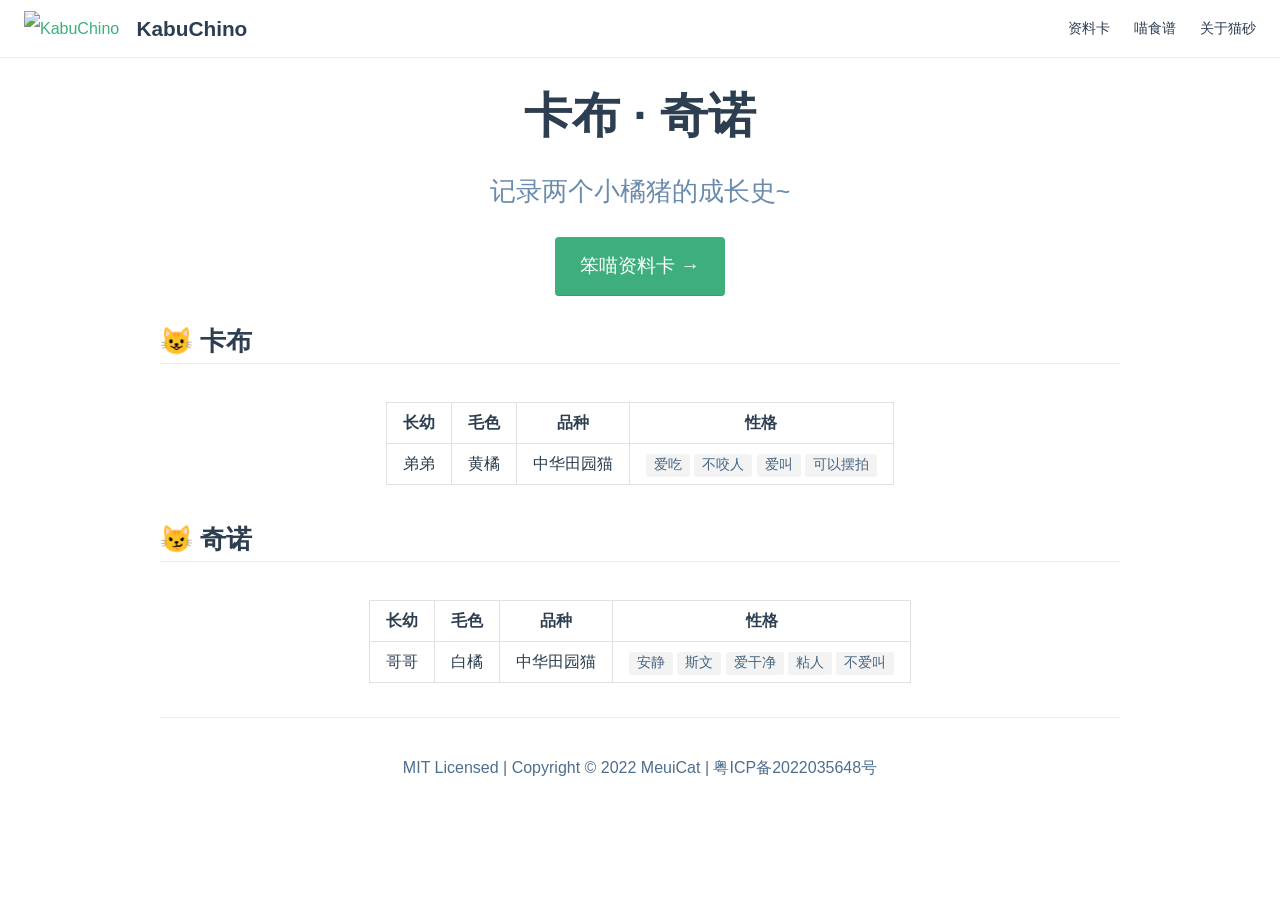
==== index.html @ 238f57f5 "deploy" ====
<!DOCTYPE html>
<html lang="en-US">
  <head>
    <meta charset="utf-8">
    <meta name="viewport" content="width=device-width,initial-scale=1">
    <title>KabuChino</title>
    <meta name="generator" content="VuePress 1.9.7">
    <link rel="icon" href="https://meuicat.com/media/favicon.png">
    <meta name="description" content="两只橘猪的成长点滴">
    <meta name="author" content="LX亦封">
    <meta name="copyright" content="LX亦封">
    <meta name="keywords" content="养猫，猫粮，猫的一生，养猫攻略，养猫技巧">
    
    <link rel="preload" href="/assets/css/0.styles.ee87c234.css" as="style"><link rel="preload" href="/assets/js/app.bb63fc46.js" as="script"><link rel="preload" href="/assets/js/2.6ba0b354.js" as="script"><link rel="preload" href="/assets/js/13.dfb1ef5e.js" as="script"><link rel="prefetch" href="/assets/js/10.b235d247.js"><link rel="prefetch" href="/assets/js/11.ef1ef2cd.js"><link rel="prefetch" href="/assets/js/12.acadfc7d.js"><link rel="prefetch" href="/assets/js/14.3590580b.js"><link rel="prefetch" href="/assets/js/15.897d326c.js"><link rel="prefetch" href="/assets/js/3.8c1897e7.js"><link rel="prefetch" href="/assets/js/4.68d5b925.js"><link rel="prefetch" href="/assets/js/5.6a5b3ab9.js"><link rel="prefetch" href="/assets/js/6.25296508.js"><link rel="prefetch" href="/assets/js/7.2ef73ec1.js"><link rel="prefetch" href="/assets/js/8.f1b78e15.js"><link rel="prefetch" href="/assets/js/9.70420c83.js">
    <link rel="stylesheet" href="/assets/css/0.styles.ee87c234.css">
  </head>
  <body>
    <div id="app" data-server-rendered="true"><div class="theme-container no-sidebar"><header class="navbar"><div class="sidebar-button"><svg xmlns="http://www.w3.org/2000/svg" aria-hidden="true" role="img" viewBox="0 0 448 512" class="icon"><path fill="currentColor" d="M436 124H12c-6.627 0-12-5.373-12-12V80c0-6.627 5.373-12 12-12h424c6.627 0 12 5.373 12 12v32c0 6.627-5.373 12-12 12zm0 160H12c-6.627 0-12-5.373-12-12v-32c0-6.627 5.373-12 12-12h424c6.627 0 12 5.373 12 12v32c0 6.627-5.373 12-12 12zm0 160H12c-6.627 0-12-5.373-12-12v-32c0-6.627 5.373-12 12-12h424c6.627 0 12 5.373 12 12v32c0 6.627-5.373 12-12 12z"></path></svg></div> <a href="/" aria-current="page" class="home-link router-link-exact-active router-link-active"><img src="https://meuicat.com/KabuChino/logo.png" alt="KabuChino" class="logo"> <span class="site-name can-hide">KabuChino</span></a> <div class="links"><!----> <nav class="nav-links can-hide"><div class="nav-item"><a href="/Card/" class="nav-link">
  资料卡
</a></div><div class="nav-item"><a href="/Recipes/" class="nav-link">
  喵食谱
</a></div><div class="nav-item"><a href="/Cat-litter/" class="nav-link">
  关于猫砂
</a></div> <!----></nav></div></header> <div class="sidebar-mask"></div> <aside class="sidebar"><nav class="nav-links"><div class="nav-item"><a href="/Card/" class="nav-link">
  资料卡
</a></div><div class="nav-item"><a href="/Recipes/" class="nav-link">
  喵食谱
</a></div><div class="nav-item"><a href="/Cat-litter/" class="nav-link">
  关于猫砂
</a></div> <!----></nav>  <!----> </aside> <main aria-labelledby="main-title" class="home"><header class="hero"><!----> <h1 id="main-title">
      卡布 · 奇诺
    </h1> <p class="description">
      记录两个小橘猪的成长史~
    </p> <p class="action"><a href="/Card/" class="nav-link action-button">
  笨喵资料卡 →
</a></p></header> <!----> <div class="theme-default-content custom content__default"><h2 id="卡布"><a href="#卡布" class="header-anchor">#</a> 😺 卡布</h2> <div class="center"><table><thead><tr><th style="text-align:center;">长幼</th> <th style="text-align:center;">毛色</th> <th style="text-align:center;">品种</th> <th style="text-align:center;">性格</th></tr></thead> <tbody><tr><td style="text-align:center;">弟弟</td> <td style="text-align:center;">黄橘</td> <td style="text-align:center;">中华田园猫</td> <td style="text-align:center;"><code>爱吃</code> <code>不咬人</code> <code>爱叫</code> <code>可以摆拍</code></td></tr></tbody></table></div> <h2 id="奇诺"><a href="#奇诺" class="header-anchor">#</a> 😼 奇诺</h2> <div class="center"><table><thead><tr><th style="text-align:center;">长幼</th> <th style="text-align:center;">毛色</th> <th style="text-align:center;">品种</th> <th style="text-align:center;">性格</th></tr></thead> <tbody><tr><td style="text-align:center;">哥哥</td> <td style="text-align:center;">白橘</td> <td style="text-align:center;">中华田园猫</td> <td style="text-align:center;"><code>安静</code> <code>斯文</code> <code>爱干净</code> <code>粘人</code> <code>不爱叫</code></td></tr></tbody></table></div> <br></div> <div class="footer">
    MIT Licensed | Copyright © 2022 MeuiCat | 粤ICP备2022035648号
  </div></main></div><div class="global-ui"><!----></div></div>
    <script src="/assets/js/app.bb63fc46.js" defer></script><script src="/assets/js/2.6ba0b354.js" defer></script><script src="/assets/js/13.dfb1ef5e.js" defer></script>
  </body>
</html>
---- assets/css/0.styles.ee87c234.css ----
.medium-zoom-overlay{z-index:100}.medium-zoom-overlay~img{z-index:101}code[class*=language-],pre[class*=language-]{color:#ccc;background:none;font-family:Consolas,Monaco,Andale Mono,Ubuntu Mono,monospace;font-size:1em;text-align:left;white-space:pre;word-spacing:normal;word-break:normal;word-wrap:normal;line-height:1.5;-moz-tab-size:4;-o-tab-size:4;tab-size:4;-webkit-hyphens:none;-ms-hyphens:none;hyphens:none}pre[class*=language-]{padding:1em;margin:.5em 0;overflow:auto}:not(pre)>code[class*=language-],pre[class*=language-]{background:#2d2d2d}:not(pre)>code[class*=language-]{padding:.1em;border-radius:.3em;white-space:normal}.token.block-comment,.token.cdata,.token.comment,.token.doctype,.token.prolog{color:#999}.token.punctuation{color:#ccc}.token.attr-name,.token.deleted,.token.namespace,.token.tag{color:#e2777a}.token.function-name{color:#6196cc}.token.boolean,.token.function,.token.number{color:#f08d49}.token.class-name,.token.constant,.token.property,.token.symbol{color:#f8c555}.token.atrule,.token.builtin,.token.important,.token.keyword,.token.selector{color:#cc99cd}.token.attr-value,.token.char,.token.regex,.token.string,.token.variable{color:#7ec699}.token.entity,.token.operator,.token.url{color:#67cdcc}.token.bold,.token.important{font-weight:700}.token.italic{font-style:italic}.token.entity{cursor:help}.token.inserted{color:green}.theme-default-content code{color:#476582;padding:.25rem .5rem;margin:0;font-size:.85em;background-color:rgba(27,31,35,.05);border-radius:3px}.theme-default-content code .token.deleted{color:#ec5975}.theme-default-content code .token.inserted{color:#3eaf7c}.theme-default-content pre,.theme-default-content pre[class*=language-]{line-height:1.4;padding:1.25rem 1.5rem;margin:.85rem 0;background-color:#282c34;border-radius:6px;overflow:auto}.theme-default-content pre[class*=language-] code,.theme-default-content pre code{color:#fff;padding:0;background-color:transparent;border-radius:0}div[class*=language-]{position:relative;background-color:#282c34;border-radius:6px}div[class*=language-] .highlight-lines{-webkit-user-select:none;user-select:none;padding-top:1.3rem;position:absolute;top:0;left:0;width:100%;line-height:1.4}div[class*=language-] .highlight-lines .highlighted{background-color:rgba(0,0,0,.66)}div[class*=language-] pre,div[class*=language-] pre[class*=language-]{background:transparent;position:relative;z-index:1}div[class*=language-]:before{position:absolute;z-index:3;top:.8em;right:1em;font-size:.75rem;color:hsla(0,0%,100%,.4)}div[class*=language-]:not(.line-numbers-mode) .line-numbers-wrapper{display:none}div[class*=language-].line-numbers-mode .highlight-lines .highlighted{position:relative}div[class*=language-].line-numbers-mode .highlight-lines .highlighted:before{content:" ";position:absolute;z-index:3;left:0;top:0;display:block;width:3.5rem;height:100%;background-color:rgba(0,0,0,.66)}div[class*=language-].line-numbers-mode pre{padding-left:4.5rem;vertical-align:middle}div[class*=language-].line-numbers-mode .line-numbers-wrapper{position:absolute;top:0;width:3.5rem;text-align:center;color:hsla(0,0%,100%,.3);padding:1.25rem 0;line-height:1.4}div[class*=language-].line-numbers-mode .line-numbers-wrapper br{-webkit-user-select:none;user-select:none}div[class*=language-].line-numbers-mode .line-numbers-wrapper .line-number{position:relative;z-index:4;-webkit-user-select:none;user-select:none;font-size:.85em}div[class*=language-].line-numbers-mode:after{content:"";position:absolute;z-index:2;top:0;left:0;width:3.5rem;height:100%;border-radius:6px 0 0 6px;border-right:1px solid rgba(0,0,0,.66);background-color:#282c34}div[class~=language-js]:before{content:"js"}div[class~=language-ts]:before{content:"ts"}div[class~=language-html]:before{content:"html"}div[class~=language-md]:before{content:"md"}div[class~=language-vue]:before{content:"vue"}div[class~=language-css]:before{content:"css"}div[class~=language-sass]:before{content:"sass"}div[class~=language-scss]:before{content:"scss"}div[class~=language-less]:before{content:"less"}div[class~=language-stylus]:before{content:"stylus"}div[class~=language-go]:before{content:"go"}div[class~=language-java]:before{content:"java"}div[class~=language-c]:before{content:"c"}div[class~=language-sh]:before{content:"sh"}div[class~=language-yaml]:before{content:"yaml"}div[class~=language-py]:before{content:"py"}div[class~=language-docker]:before{content:"docker"}div[class~=language-dockerfile]:before{content:"dockerfile"}div[class~=language-makefile]:before{content:"makefile"}div[class~=language-javascript]:before{content:"js"}div[class~=language-typescript]:before{content:"ts"}div[class~=language-markup]:before{content:"html"}div[class~=language-markdown]:before{content:"md"}div[class~=language-json]:before{content:"json"}div[class~=language-ruby]:before{content:"rb"}div[class~=language-python]:before{content:"py"}div[class~=language-bash]:before{content:"sh"}div[class~=language-php]:before{content:"php"}.custom-block .custom-block-title{font-weight:600;margin-bottom:-.4rem}.custom-block.danger,.custom-block.tip,.custom-block.warning{padding:.1rem 1.5rem;border-left-width:.5rem;border-left-style:solid;margin:1rem 0}.custom-block.tip{background-color:#f3f5f7;border-color:#42b983}.custom-block.warning{background-color:rgba(255,229,100,.3);border-color:#e7c000;color:#6b5900}.custom-block.warning .custom-block-title{color:#b29400}.custom-block.warning a{color:#2c3e50}.custom-block.danger{background-color:#ffe6e6;border-color:#c00;color:#4d0000}.custom-block.danger .custom-block-title{color:#900}.custom-block.danger a{color:#2c3e50}.custom-block.details{display:block;position:relative;border-radius:2px;margin:1.6em 0;padding:1.6em;background-color:#eee}.custom-block.details h4{margin-top:0}.custom-block.details figure:last-child,.custom-block.details p:last-child{margin-bottom:0;padding-bottom:0}.custom-block.details summary{outline:none;cursor:pointer}.arrow{display:inline-block;width:0;height:0}.arrow.up{border-bottom:6px solid #ccc}.arrow.down,.arrow.up{border-left:4px solid transparent;border-right:4px solid transparent}.arrow.down{border-top:6px solid #ccc}.arrow.right{border-left:6px solid #ccc}.arrow.left,.arrow.right{border-top:4px solid transparent;border-bottom:4px solid transparent}.arrow.left{border-right:6px solid #ccc}.theme-default-content:not(.custom){max-width:740px;margin:0 auto;padding:2rem 2.5rem}@media (max-width:959px){.theme-default-content:not(.custom){padding:2rem}}@media (max-width:419px){.theme-default-content:not(.custom){padding:1.5rem}}.table-of-contents .badge{vertical-align:middle}body,html{padding:0;margin:0;background-color:#fff}body{font-family:-apple-system,BlinkMacSystemFont,Segoe UI,Roboto,Oxygen,Ubuntu,Cantarell,Fira Sans,Droid Sans,Helvetica Neue,sans-serif;-webkit-font-smoothing:antialiased;-moz-osx-font-smoothing:grayscale;font-size:16px;color:#2c3e50}.page{padding-left:20rem}.navbar{z-index:20;right:0;height:3.6rem;background-color:#fff;box-sizing:border-box;border-bottom:1px solid #eaecef}.navbar,.sidebar-mask{position:fixed;top:0;left:0}.sidebar-mask{z-index:9;width:100vw;height:100vh;display:none}.sidebar{font-size:16px;background-color:#fff;width:20rem;position:fixed;z-index:10;margin:0;top:3.6rem;left:0;bottom:0;box-sizing:border-box;border-right:1px solid #eaecef;overflow-y:auto}.theme-default-content:not(.custom)>:first-child{margin-top:3.6rem}.theme-default-content:not(.custom) a:hover{text-decoration:underline}.theme-default-content:not(.custom) p.demo{padding:1rem 1.5rem;border:1px solid #ddd;border-radius:4px}.theme-default-content:not(.custom) img{max-width:100%}.theme-default-content.custom{padding:0;margin:0}.theme-default-content.custom img{max-width:100%}a{font-weight:500;text-decoration:none}a,p a code{color:#3eaf7c}p a code{font-weight:400}kbd{background:#eee;border:.15rem solid #ddd;border-bottom:.25rem solid #ddd;border-radius:.15rem;padding:0 .15em}blockquote{font-size:1rem;color:#999;border-left:.2rem solid #dfe2e5;margin:1rem 0;padding:.25rem 0 .25rem 1rem}blockquote>p{margin:0}ol,ul{padding-left:1.2em}strong{font-weight:600}h1,h2,h3,h4,h5,h6{font-weight:600;line-height:1.25}.theme-default-content:not(.custom)>h1,.theme-default-content:not(.custom)>h2,.theme-default-content:not(.custom)>h3,.theme-default-content:not(.custom)>h4,.theme-default-content:not(.custom)>h5,.theme-default-content:not(.custom)>h6{margin-top:-3.1rem;padding-top:4.6rem;margin-bottom:0}.theme-default-content:not(.custom)>h1:first-child,.theme-default-content:not(.custom)>h2:first-child,.theme-default-content:not(.custom)>h3:first-child,.theme-default-content:not(.custom)>h4:first-child,.theme-default-content:not(.custom)>h5:first-child,.theme-default-content:not(.custom)>h6:first-child{margin-top:-1.5rem;margin-bottom:1rem}.theme-default-content:not(.custom)>h1:first-child+.custom-block,.theme-default-content:not(.custom)>h1:first-child+p,.theme-default-content:not(.custom)>h1:first-child+pre,.theme-default-content:not(.custom)>h2:first-child+.custom-block,.theme-default-content:not(.custom)>h2:first-child+p,.theme-default-content:not(.custom)>h2:first-child+pre,.theme-default-content:not(.custom)>h3:first-child+.custom-block,.theme-default-content:not(.custom)>h3:first-child+p,.theme-default-content:not(.custom)>h3:first-child+pre,.theme-default-content:not(.custom)>h4:first-child+.custom-block,.theme-default-content:not(.custom)>h4:first-child+p,.theme-default-content:not(.custom)>h4:first-child+pre,.theme-default-content:not(.custom)>h5:first-child+.custom-block,.theme-default-content:not(.custom)>h5:first-child+p,.theme-default-content:not(.custom)>h5:first-child+pre,.theme-default-content:not(.custom)>h6:first-child+.custom-block,.theme-default-content:not(.custom)>h6:first-child+p,.theme-default-content:not(.custom)>h6:first-child+pre{margin-top:2rem}h1:focus .header-anchor,h1:hover .header-anchor,h2:focus .header-anchor,h2:hover .header-anchor,h3:focus .header-anchor,h3:hover .header-anchor,h4:focus .header-anchor,h4:hover .header-anchor,h5:focus .header-anchor,h5:hover .header-anchor,h6:focus .header-anchor,h6:hover .header-anchor{opacity:1}h1{font-size:2.2rem}h2{font-size:1.65rem;padding-bottom:.3rem;border-bottom:1px solid #eaecef}h3{font-size:1.35rem}a.header-anchor{font-size:.85em;float:left;margin-left:-.87em;padding-right:.23em;margin-top:.125em;opacity:0}a.header-anchor:focus,a.header-anchor:hover{text-decoration:none}.line-number,code,kbd{font-family:source-code-pro,Menlo,Monaco,Consolas,Courier New,monospace}ol,p,ul{line-height:1.7}hr{border:0;border-top:1px solid #eaecef}table{border-collapse:collapse;margin:1rem 0;display:block;overflow-x:auto}tr{border-top:1px solid #dfe2e5}tr:nth-child(2n){background-color:#f6f8fa}td,th{border:1px solid #dfe2e5;padding:.6em 1em}.theme-container.sidebar-open .sidebar-mask{display:block}.theme-container.no-navbar .theme-default-content:not(.custom)>h1,.theme-container.no-navbar h2,.theme-container.no-navbar h3,.theme-container.no-navbar h4,.theme-container.no-navbar h5,.theme-container.no-navbar h6{margin-top:1.5rem;padding-top:0}.theme-container.no-navbar .sidebar{top:0}@media (min-width:720px){.theme-container.no-sidebar .sidebar{display:none}.theme-container.no-sidebar .page{padding-left:0}}@media (max-width:959px){.sidebar{font-size:15px;width:16.4rem}.page{padding-left:16.4rem}}@media (max-width:719px){.sidebar{top:0;padding-top:3.6rem;transform:translateX(-100%);transition:transform .2s ease}.page{padding-left:0}.theme-container.sidebar-open .sidebar{transform:translateX(0)}.theme-container.no-navbar .sidebar{padding-top:0}}@media (max-width:419px){h1{font-size:1.9rem}.theme-default-content div[class*=language-]{margin:.85rem -1.5rem;border-radius:0}}.center{width:auto;display:table;margin-left:auto;margin-right:auto}#nprogress{pointer-events:none}#nprogress .bar{background:#3eaf7c;position:fixed;z-index:1031;top:0;left:0;width:100%;height:2px}#nprogress .peg{display:block;position:absolute;right:0;width:100px;height:100%;box-shadow:0 0 10px #3eaf7c,0 0 5px #3eaf7c;opacity:1;transform:rotate(3deg) translateY(-4px)}#nprogress .spinner{display:block;position:fixed;z-index:1031;top:15px;right:15px}#nprogress .spinner-icon{width:18px;height:18px;box-sizing:border-box;border-color:#3eaf7c transparent transparent #3eaf7c;border-style:solid;border-width:2px;border-radius:50%;-webkit-animation:nprogress-spinner .4s linear infinite;animation:nprogress-spinner .4s linear infinite}.nprogress-custom-parent{overflow:hidden;position:relative}.nprogress-custom-parent #nprogress .bar,.nprogress-custom-parent #nprogress .spinner{position:absolute}@-webkit-keyframes nprogress-spinner{0%{transform:rotate(0deg)}to{transform:rotate(1turn)}}@keyframes nprogress-spinner{0%{transform:rotate(0deg)}to{transform:rotate(1turn)}}.go-to-top[data-v-5fd4ef0c]{cursor:pointer;position:fixed;bottom:2rem;right:2.5rem;width:2rem;color:#3eaf7c;z-index:1}.go-to-top[data-v-5fd4ef0c]:hover{color:#72cda4}@media (max-width:959px){.go-to-top[data-v-5fd4ef0c]{display:none}}.fade-enter-active[data-v-5fd4ef0c],.fade-leave-active[data-v-5fd4ef0c]{transition:opacity .3s}.fade-enter[data-v-5fd4ef0c],.fade-leave-to[data-v-5fd4ef0c]{opacity:0}.icon.outbound{color:#aaa;display:inline-block;vertical-align:middle;position:relative;top:-1px}.sr-only{position:absolute;width:1px;height:1px;padding:0;margin:-1px;overflow:hidden;clip:rect(0,0,0,0);white-space:nowrap;border-width:0}.home{padding:3.6rem 2rem 0;max-width:960px;margin:0 auto;display:block}.home .hero{text-align:center}.home .hero img{max-width:100%;max-height:280px;display:block;margin:3rem auto 1.5rem}.home .hero h1{font-size:3rem}.home .hero .action,.home .hero .description,.home .hero h1{margin:1.8rem auto}.home .hero .description{max-width:35rem;font-size:1.6rem;line-height:1.3;color:#6a8bad}.home .hero .action-button{display:inline-block;font-size:1.2rem;color:#fff;background-color:#3eaf7c;padding:.8rem 1.6rem;border-radius:4px;transition:background-color .1s ease;box-sizing:border-box;border-bottom:1px solid #389d70}.home .hero .action-button:hover{background-color:#4abf8a}.home .features{border-top:1px solid #eaecef;padding:1.2rem 0;margin-top:2.5rem;display:flex;flex-wrap:wrap;align-items:flex-start;align-content:stretch;justify-content:space-between}.home .feature{flex-grow:1;flex-basis:30%;max-width:30%}.home .feature h2{font-size:1.4rem;font-weight:500;border-bottom:none;padding-bottom:0;color:#3a5169}.home .feature p{color:#4e6e8e}.home .footer{padding:2.5rem;border-top:1px solid #eaecef;text-align:center;color:#4e6e8e}@media (max-width:719px){.home .features{flex-direction:column}.home .feature{max-width:100%;padding:0 2.5rem}}@media (max-width:419px){.home{padding-left:1.5rem;padding-right:1.5rem}.home .hero img{max-height:210px;margin:2rem auto 1.2rem}.home .hero h1{font-size:2rem}.home .hero .action,.home .hero .description,.home .hero h1{margin:1.2rem auto}.home .hero .description{font-size:1.2rem}.home .hero .action-button{font-size:1rem;padding:.6rem 1.2rem}.home .feature h2{font-size:1.25rem}}.search-box{display:inline-block;position:relative;margin-right:1rem}.search-box input{cursor:text;width:10rem;height:2rem;color:#4e6e8e;display:inline-block;border:1px solid #cfd4db;border-radius:2rem;font-size:.9rem;line-height:2rem;padding:0 .5rem 0 2rem;outline:none;transition:all .2s ease;background:#fff url(/assets/img/search.83621669.svg) .6rem .5rem no-repeat;background-size:1rem}.search-box input:focus{cursor:auto;border-color:#3eaf7c}.search-box .suggestions{background:#fff;width:20rem;position:absolute;top:2rem;border:1px solid #cfd4db;border-radius:6px;padding:.4rem;list-style-type:none}.search-box .suggestions.align-right{right:0}.search-box .suggestion{line-height:1.4;padding:.4rem .6rem;border-radius:4px;cursor:pointer}.search-box .suggestion a{white-space:normal;color:#5d82a6}.search-box .suggestion a .page-title{font-weight:600}.search-box .suggestion a .header{font-size:.9em;margin-left:.25em}.search-box .suggestion.focused{background-color:#f3f4f5}.search-box .suggestion.focused a{color:#3eaf7c}@media (max-width:959px){.search-box input{cursor:pointer;width:0;border-color:transparent;position:relative}.search-box input:focus{cursor:text;left:0;width:10rem}}@media (-ms-high-contrast:none){.search-box input{height:2rem}}@media (max-width:959px) and (min-width:719px){.search-box .suggestions{left:0}}@media (max-width:719px){.search-box{margin-right:0}.search-box input{left:1rem}.search-box .suggestions{right:0}}@media (max-width:419px){.search-box .suggestions{width:calc(100vw - 4rem)}.search-box input:focus{width:8rem}}.sidebar-button{cursor:pointer;display:none;width:1.25rem;height:1.25rem;position:absolute;padding:.6rem;top:.6rem;left:1rem}.sidebar-button .icon{display:block;width:1.25rem;height:1.25rem}@media (max-width:719px){.sidebar-button{display:block}}.dropdown-enter,.dropdown-leave-to{height:0!important}.dropdown-wrapper{cursor:pointer}.dropdown-wrapper .dropdown-title,.dropdown-wrapper .mobile-dropdown-title{display:block;font-size:.9rem;font-family:inherit;cursor:inherit;padding:inherit;line-height:1.4rem;background:transparent;border:none;font-weight:500;color:#2c3e50}.dropdown-wrapper .dropdown-title:hover,.dropdown-wrapper .mobile-dropdown-title:hover{border-color:transparent}.dropdown-wrapper .dropdown-title .arrow,.dropdown-wrapper .mobile-dropdown-title .arrow{vertical-align:middle;margin-top:-1px;margin-left:.4rem}.dropdown-wrapper .mobile-dropdown-title{display:none;font-weight:600}.dropdown-wrapper .mobile-dropdown-title font-size inherit:hover{color:#3eaf7c}.dropdown-wrapper .nav-dropdown .dropdown-item{color:inherit;line-height:1.7rem}.dropdown-wrapper .nav-dropdown .dropdown-item h4{margin:.45rem 0 0;border-top:1px solid #eee;padding:1rem 1.5rem .45rem 1.25rem}.dropdown-wrapper .nav-dropdown .dropdown-item .dropdown-subitem-wrapper{padding:0;list-style:none}.dropdown-wrapper .nav-dropdown .dropdown-item .dropdown-subitem-wrapper .dropdown-subitem{font-size:.9em}.dropdown-wrapper .nav-dropdown .dropdown-item a{display:block;line-height:1.7rem;position:relative;border-bottom:none;font-weight:400;margin-bottom:0;padding:0 1.5rem 0 1.25rem}.dropdown-wrapper .nav-dropdown .dropdown-item a.router-link-active,.dropdown-wrapper .nav-dropdown .dropdown-item a:hover{color:#3eaf7c}.dropdown-wrapper .nav-dropdown .dropdown-item a.router-link-active:after{content:"";width:0;height:0;border-left:5px solid #3eaf7c;border-top:3px solid transparent;border-bottom:3px solid transparent;position:absolute;top:calc(50% - 2px);left:9px}.dropdown-wrapper .nav-dropdown .dropdown-item:first-child h4{margin-top:0;padding-top:0;border-top:0}@media (max-width:719px){.dropdown-wrapper.open .dropdown-title{margin-bottom:.5rem}.dropdown-wrapper .dropdown-title{display:none}.dropdown-wrapper .mobile-dropdown-title{display:block}.dropdown-wrapper .nav-dropdown{transition:height .1s ease-out;overflow:hidden}.dropdown-wrapper .nav-dropdown .dropdown-item h4{border-top:0;margin-top:0;padding-top:0}.dropdown-wrapper .nav-dropdown .dropdown-item>a,.dropdown-wrapper .nav-dropdown .dropdown-item h4{font-size:15px;line-height:2rem}.dropdown-wrapper .nav-dropdown .dropdown-item .dropdown-subitem{font-size:14px;padding-left:1rem}}@media (min-width:719px){.dropdown-wrapper{height:1.8rem}.dropdown-wrapper.open .nav-dropdown,.dropdown-wrapper:hover .nav-dropdown{display:block!important}.dropdown-wrapper.open:blur{display:none}.dropdown-wrapper .nav-dropdown{display:none;height:auto!important;box-sizing:border-box;max-height:calc(100vh - 2.7rem);overflow-y:auto;position:absolute;top:100%;right:0;background-color:#fff;padding:.6rem 0;border:1px solid;border-color:#ddd #ddd #ccc;text-align:left;border-radius:.25rem;white-space:nowrap;margin:0}}.nav-links{display:inline-block}.nav-links a{line-height:1.4rem;color:inherit}.nav-links a.router-link-active,.nav-links a:hover{color:#3eaf7c}.nav-links .nav-item{position:relative;display:inline-block;margin-left:1.5rem;line-height:2rem}.nav-links .nav-item:first-child{margin-left:0}.nav-links .repo-link{margin-left:1.5rem}@media (max-width:719px){.nav-links .nav-item,.nav-links .repo-link{margin-left:0}}@media (min-width:719px){.nav-links a.router-link-active,.nav-links a:hover{color:#2c3e50}.nav-item>a:not(.external).router-link-active,.nav-item>a:not(.external):hover{margin-bottom:-2px;border-bottom:2px solid #46bd87}}.navbar{padding:.7rem 1.5rem;line-height:2.2rem}.navbar a,.navbar img,.navbar span{display:inline-block}.navbar .logo{height:2.2rem;min-width:2.2rem;margin-right:.8rem;vertical-align:top}.navbar .site-name{font-size:1.3rem;font-weight:600;color:#2c3e50;position:relative}.navbar .links{padding-left:1.5rem;box-sizing:border-box;background-color:#fff;white-space:nowrap;font-size:.9rem;position:absolute;right:1.5rem;top:.7rem;display:flex}.navbar .links .search-box{flex:0 0 auto;vertical-align:top}@media (max-width:719px){.navbar{padding-left:4rem}.navbar .can-hide{display:none}.navbar .links{padding-left:1.5rem}.navbar .site-name{width:calc(100vw - 9.4rem);overflow:hidden;white-space:nowrap;text-overflow:ellipsis}}.page-edit{max-width:740px;margin:0 auto;padding:2rem 2.5rem}@media (max-width:959px){.page-edit{padding:2rem}}@media (max-width:419px){.page-edit{padding:1.5rem}}.page-edit{padding-top:1rem;padding-bottom:1rem;overflow:auto}.page-edit .edit-link{display:inline-block}.page-edit .edit-link a{color:#4e6e8e;margin-right:.25rem}.page-edit .last-updated{float:right;font-size:.9em}.page-edit .last-updated .prefix{font-weight:500;color:#4e6e8e}.page-edit .last-updated .time{font-weight:400;color:#767676}@media (max-width:719px){.page-edit .edit-link{margin-bottom:.5rem}.page-edit .last-updated{font-size:.8em;float:none;text-align:left}}.page-nav{max-width:740px;margin:0 auto;padding:2rem 2.5rem}@media (max-width:959px){.page-nav{padding:2rem}}@media (max-width:419px){.page-nav{padding:1.5rem}}.page-nav{padding-top:1rem;padding-bottom:0}.page-nav .inner{min-height:2rem;margin-top:0;border-top:1px solid #eaecef;padding-top:1rem;overflow:auto}.page-nav .next{float:right}.page{padding-bottom:2rem;display:block}.sidebar-group .sidebar-group{padding-left:.5em}.sidebar-group:not(.collapsable) .sidebar-heading:not(.clickable){cursor:auto;color:inherit}.sidebar-group.is-sub-group{padding-left:0}.sidebar-group.is-sub-group>.sidebar-heading{font-size:.95em;line-height:1.4;font-weight:400;padding-left:2rem}.sidebar-group.is-sub-group>.sidebar-heading:not(.clickable){opacity:.5}.sidebar-group.is-sub-group>.sidebar-group-items{padding-left:1rem}.sidebar-group.is-sub-group>.sidebar-group-items>li>.sidebar-link{font-size:.95em;border-left:none}.sidebar-group.depth-2>.sidebar-heading{border-left:none}.sidebar-heading{color:#2c3e50;transition:color .15s ease;cursor:pointer;font-size:1.1em;font-weight:700;padding:.35rem 1.5rem .35rem 1.25rem;width:100%;box-sizing:border-box;margin:0;border-left:.25rem solid transparent}.sidebar-heading.open,.sidebar-heading:hover{color:inherit}.sidebar-heading .arrow{position:relative;top:-.12em;left:.5em}.sidebar-heading.clickable.active{font-weight:600;color:#3eaf7c;border-left-color:#3eaf7c}.sidebar-heading.clickable:hover{color:#3eaf7c}.sidebar-group-items{transition:height .1s ease-out;font-size:.95em;overflow:hidden}.sidebar .sidebar-sub-headers{padding-left:1rem;font-size:.95em}a.sidebar-link{font-size:1em;font-weight:400;display:inline-block;color:#2c3e50;border-left:.25rem solid transparent;padding:.35rem 1rem .35rem 1.25rem;line-height:1.4;width:100%;box-sizing:border-box}a.sidebar-link:hover{color:#3eaf7c}a.sidebar-link.active{font-weight:600;color:#3eaf7c;border-left-color:#3eaf7c}.sidebar-group a.sidebar-link{padding-left:2rem}.sidebar-sub-headers a.sidebar-link{padding-top:.25rem;padding-bottom:.25rem;border-left:none}.sidebar-sub-headers a.sidebar-link.active{font-weight:500}.sidebar ul{padding:0;margin:0;list-style-type:none}.sidebar a{display:inline-block}.sidebar .nav-links{display:none;border-bottom:1px solid #eaecef;padding:.5rem 0 .75rem}.sidebar .nav-links a{font-weight:600}.sidebar .nav-links .nav-item,.sidebar .nav-links .repo-link{display:block;line-height:1.25rem;font-size:1.1em;padding:.5rem 0 .5rem 1.5rem}.sidebar>.sidebar-links{padding:1.5rem 0}.sidebar>.sidebar-links>li>a.sidebar-link{font-size:1.1em;line-height:1.7;font-weight:700}.sidebar>.sidebar-links>li:not(:first-child){margin-top:.75rem}@media (max-width:719px){.sidebar .nav-links{display:block}.sidebar .nav-links .dropdown-wrapper .nav-dropdown .dropdown-item a.router-link-active:after{top:calc(1rem - 2px)}.sidebar>.sidebar-links{padding:1rem 0}}.badge[data-v-15b7b770]{display:inline-block;font-size:14px;height:18px;line-height:18px;border-radius:3px;padding:0 6px;color:#fff}.badge.green[data-v-15b7b770],.badge.tip[data-v-15b7b770],.badge[data-v-15b7b770]{background-color:#42b983}.badge.error[data-v-15b7b770]{background-color:#da5961}.badge.warn[data-v-15b7b770],.badge.warning[data-v-15b7b770],.badge.yellow[data-v-15b7b770]{background-color:#e7c000}.badge+.badge[data-v-15b7b770]{margin-left:5px}.theme-code-block[data-v-759a7d02]{display:none}.theme-code-block__active[data-v-759a7d02]{display:block}.theme-code-block>pre[data-v-759a7d02]{background-color:orange}.theme-code-group__nav[data-v-deefee04]{margin-bottom:-35px;background-color:#282c34;padding-bottom:22px;border-top-left-radius:6px;border-top-right-radius:6px;padding-left:10px;padding-top:10px}.theme-code-group__ul[data-v-deefee04]{margin:auto 0;padding-left:0;display:inline-flex;list-style:none}.theme-code-group__nav-tab[data-v-deefee04]{border:0;padding:5px;cursor:pointer;background-color:transparent;font-size:.85em;line-height:1.4;color:hsla(0,0%,100%,.9);font-weight:600}.theme-code-group__nav-tab-active[data-v-deefee04]{border-bottom:1px solid #42b983}.pre-blank[data-v-deefee04]{color:#42b983}
---- assets/css/0.styles.ee87c234.css ----
.medium-zoom-overlay{z-index:100}.medium-zoom-overlay~img{z-index:101}code[class*=language-],pre[class*=language-]{color:#ccc;background:none;font-family:Consolas,Monaco,Andale Mono,Ubuntu Mono,monospace;font-size:1em;text-align:left;white-space:pre;word-spacing:normal;word-break:normal;word-wrap:normal;line-height:1.5;-moz-tab-size:4;-o-tab-size:4;tab-size:4;-webkit-hyphens:none;-ms-hyphens:none;hyphens:none}pre[class*=language-]{padding:1em;margin:.5em 0;overflow:auto}:not(pre)>code[class*=language-],pre[class*=language-]{background:#2d2d2d}:not(pre)>code[class*=language-]{padding:.1em;border-radius:.3em;white-space:normal}.token.block-comment,.token.cdata,.token.comment,.token.doctype,.token.prolog{color:#999}.token.punctuation{color:#ccc}.token.attr-name,.token.deleted,.token.namespace,.token.tag{color:#e2777a}.token.function-name{color:#6196cc}.token.boolean,.token.function,.token.number{color:#f08d49}.token.class-name,.token.constant,.token.property,.token.symbol{color:#f8c555}.token.atrule,.token.builtin,.token.important,.token.keyword,.token.selector{color:#cc99cd}.token.attr-value,.token.char,.token.regex,.token.string,.token.variable{color:#7ec699}.token.entity,.token.operator,.token.url{color:#67cdcc}.token.bold,.token.important{font-weight:700}.token.italic{font-style:italic}.token.entity{cursor:help}.token.inserted{color:green}.theme-default-content code{color:#476582;padding:.25rem .5rem;margin:0;font-size:.85em;background-color:rgba(27,31,35,.05);border-radius:3px}.theme-default-content code .token.deleted{color:#ec5975}.theme-default-content code .token.inserted{color:#3eaf7c}.theme-default-content pre,.theme-default-content pre[class*=language-]{line-height:1.4;padding:1.25rem 1.5rem;margin:.85rem 0;background-color:#282c34;border-radius:6px;overflow:auto}.theme-default-content pre[class*=language-] code,.theme-default-content pre code{color:#fff;padding:0;background-color:transparent;border-radius:0}div[class*=language-]{position:relative;background-color:#282c34;border-radius:6px}div[class*=language-] .highlight-lines{-webkit-user-select:none;user-select:none;padding-top:1.3rem;position:absolute;top:0;left:0;width:100%;line-height:1.4}div[class*=language-] .highlight-lines .highlighted{background-color:rgba(0,0,0,.66)}div[class*=language-] pre,div[class*=language-] pre[class*=language-]{background:transparent;position:relative;z-index:1}div[class*=language-]:before{position:absolute;z-index:3;top:.8em;right:1em;font-size:.75rem;color:hsla(0,0%,100%,.4)}div[class*=language-]:not(.line-numbers-mode) .line-numbers-wrapper{display:none}div[class*=language-].line-numbers-mode .highlight-lines .highlighted{position:relative}div[class*=language-].line-numbers-mode .highlight-lines .highlighted:before{content:" ";position:absolute;z-index:3;left:0;top:0;display:block;width:3.5rem;height:100%;background-color:rgba(0,0,0,.66)}div[class*=language-].line-numbers-mode pre{padding-left:4.5rem;vertical-align:middle}div[class*=language-].line-numbers-mode .line-numbers-wrapper{position:absolute;top:0;width:3.5rem;text-align:center;color:hsla(0,0%,100%,.3);padding:1.25rem 0;line-height:1.4}div[class*=language-].line-numbers-mode .line-numbers-wrapper br{-webkit-user-select:none;user-select:none}div[class*=language-].line-numbers-mode .line-numbers-wrapper .line-number{position:relative;z-index:4;-webkit-user-select:none;user-select:none;font-size:.85em}div[class*=language-].line-numbers-mode:after{content:"";position:absolute;z-index:2;top:0;left:0;width:3.5rem;height:100%;border-radius:6px 0 0 6px;border-right:1px solid rgba(0,0,0,.66);background-color:#282c34}div[class~=language-js]:before{content:"js"}div[class~=language-ts]:before{content:"ts"}div[class~=language-html]:before{content:"html"}div[class~=language-md]:before{content:"md"}div[class~=language-vue]:before{content:"vue"}div[class~=language-css]:before{content:"css"}div[class~=language-sass]:before{content:"sass"}div[class~=language-scss]:before{content:"scss"}div[class~=language-less]:before{content:"less"}div[class~=language-stylus]:before{content:"stylus"}div[class~=language-go]:before{content:"go"}div[class~=language-java]:before{content:"java"}div[class~=language-c]:before{content:"c"}div[class~=language-sh]:before{content:"sh"}div[class~=language-yaml]:before{content:"yaml"}div[class~=language-py]:before{content:"py"}div[class~=language-docker]:before{content:"docker"}div[class~=language-dockerfile]:before{content:"dockerfile"}div[class~=language-makefile]:before{content:"makefile"}div[class~=language-javascript]:before{content:"js"}div[class~=language-typescript]:before{content:"ts"}div[class~=language-markup]:before{content:"html"}div[class~=language-markdown]:before{content:"md"}div[class~=language-json]:before{content:"json"}div[class~=language-ruby]:before{content:"rb"}div[class~=language-python]:before{content:"py"}div[class~=language-bash]:before{content:"sh"}div[class~=language-php]:before{content:"php"}.custom-block .custom-block-title{font-weight:600;margin-bottom:-.4rem}.custom-block.danger,.custom-block.tip,.custom-block.warning{padding:.1rem 1.5rem;border-left-width:.5rem;border-left-style:solid;margin:1rem 0}.custom-block.tip{background-color:#f3f5f7;border-color:#42b983}.custom-block.warning{background-color:rgba(255,229,100,.3);border-color:#e7c000;color:#6b5900}.custom-block.warning .custom-block-title{color:#b29400}.custom-block.warning a{color:#2c3e50}.custom-block.danger{background-color:#ffe6e6;border-color:#c00;color:#4d0000}.custom-block.danger .custom-block-title{color:#900}.custom-block.danger a{color:#2c3e50}.custom-block.details{display:block;position:relative;border-radius:2px;margin:1.6em 0;padding:1.6em;background-color:#eee}.custom-block.details h4{margin-top:0}.custom-block.details figure:last-child,.custom-block.details p:last-child{margin-bottom:0;padding-bottom:0}.custom-block.details summary{outline:none;cursor:pointer}.arrow{display:inline-block;width:0;height:0}.arrow.up{border-bottom:6px solid #ccc}.arrow.down,.arrow.up{border-left:4px solid transparent;border-right:4px solid transparent}.arrow.down{border-top:6px solid #ccc}.arrow.right{border-left:6px solid #ccc}.arrow.left,.arrow.right{border-top:4px solid transparent;border-bottom:4px solid transparent}.arrow.left{border-right:6px solid #ccc}.theme-default-content:not(.custom){max-width:740px;margin:0 auto;padding:2rem 2.5rem}@media (max-width:959px){.theme-default-content:not(.custom){padding:2rem}}@media (max-width:419px){.theme-default-content:not(.custom){padding:1.5rem}}.table-of-contents .badge{vertical-align:middle}body,html{padding:0;margin:0;background-color:#fff}body{font-family:-apple-system,BlinkMacSystemFont,Segoe UI,Roboto,Oxygen,Ubuntu,Cantarell,Fira Sans,Droid Sans,Helvetica Neue,sans-serif;-webkit-font-smoothing:antialiased;-moz-osx-font-smoothing:grayscale;font-size:16px;color:#2c3e50}.page{padding-left:20rem}.navbar{z-index:20;right:0;height:3.6rem;background-color:#fff;box-sizing:border-box;border-bottom:1px solid #eaecef}.navbar,.sidebar-mask{position:fixed;top:0;left:0}.sidebar-mask{z-index:9;width:100vw;height:100vh;display:none}.sidebar{font-size:16px;background-color:#fff;width:20rem;position:fixed;z-index:10;margin:0;top:3.6rem;left:0;bottom:0;box-sizing:border-box;border-right:1px solid #eaecef;overflow-y:auto}.theme-default-content:not(.custom)>:first-child{margin-top:3.6rem}.theme-default-content:not(.custom) a:hover{text-decoration:underline}.theme-default-content:not(.custom) p.demo{padding:1rem 1.5rem;border:1px solid #ddd;border-radius:4px}.theme-default-content:not(.custom) img{max-width:100%}.theme-default-content.custom{padding:0;margin:0}.theme-default-content.custom img{max-width:100%}a{font-weight:500;text-decoration:none}a,p a code{color:#3eaf7c}p a code{font-weight:400}kbd{background:#eee;border:.15rem solid #ddd;border-bottom:.25rem solid #ddd;border-radius:.15rem;padding:0 .15em}blockquote{font-size:1rem;color:#999;border-left:.2rem solid #dfe2e5;margin:1rem 0;padding:.25rem 0 .25rem 1rem}blockquote>p{margin:0}ol,ul{padding-left:1.2em}strong{font-weight:600}h1,h2,h3,h4,h5,h6{font-weight:600;line-height:1.25}.theme-default-content:not(.custom)>h1,.theme-default-content:not(.custom)>h2,.theme-default-content:not(.custom)>h3,.theme-default-content:not(.custom)>h4,.theme-default-content:not(.custom)>h5,.theme-default-content:not(.custom)>h6{margin-top:-3.1rem;padding-top:4.6rem;margin-bottom:0}.theme-default-content:not(.custom)>h1:first-child,.theme-default-content:not(.custom)>h2:first-child,.theme-default-content:not(.custom)>h3:first-child,.theme-default-content:not(.custom)>h4:first-child,.theme-default-content:not(.custom)>h5:first-child,.theme-default-content:not(.custom)>h6:first-child{margin-top:-1.5rem;margin-bottom:1rem}.theme-default-content:not(.custom)>h1:first-child+.custom-block,.theme-default-content:not(.custom)>h1:first-child+p,.theme-default-content:not(.custom)>h1:first-child+pre,.theme-default-content:not(.custom)>h2:first-child+.custom-block,.theme-default-content:not(.custom)>h2:first-child+p,.theme-default-content:not(.custom)>h2:first-child+pre,.theme-default-content:not(.custom)>h3:first-child+.custom-block,.theme-default-content:not(.custom)>h3:first-child+p,.theme-default-content:not(.custom)>h3:first-child+pre,.theme-default-content:not(.custom)>h4:first-child+.custom-block,.theme-default-content:not(.custom)>h4:first-child+p,.theme-default-content:not(.custom)>h4:first-child+pre,.theme-default-content:not(.custom)>h5:first-child+.custom-block,.theme-default-content:not(.custom)>h5:first-child+p,.theme-default-content:not(.custom)>h5:first-child+pre,.theme-default-content:not(.custom)>h6:first-child+.custom-block,.theme-default-content:not(.custom)>h6:first-child+p,.theme-default-content:not(.custom)>h6:first-child+pre{margin-top:2rem}h1:focus .header-anchor,h1:hover .header-anchor,h2:focus .header-anchor,h2:hover .header-anchor,h3:focus .header-anchor,h3:hover .header-anchor,h4:focus .header-anchor,h4:hover .header-anchor,h5:focus .header-anchor,h5:hover .header-anchor,h6:focus .header-anchor,h6:hover .header-anchor{opacity:1}h1{font-size:2.2rem}h2{font-size:1.65rem;padding-bottom:.3rem;border-bottom:1px solid #eaecef}h3{font-size:1.35rem}a.header-anchor{font-size:.85em;float:left;margin-left:-.87em;padding-right:.23em;margin-top:.125em;opacity:0}a.header-anchor:focus,a.header-anchor:hover{text-decoration:none}.line-number,code,kbd{font-family:source-code-pro,Menlo,Monaco,Consolas,Courier New,monospace}ol,p,ul{line-height:1.7}hr{border:0;border-top:1px solid #eaecef}table{border-collapse:collapse;margin:1rem 0;display:block;overflow-x:auto}tr{border-top:1px solid #dfe2e5}tr:nth-child(2n){background-color:#f6f8fa}td,th{border:1px solid #dfe2e5;padding:.6em 1em}.theme-container.sidebar-open .sidebar-mask{display:block}.theme-container.no-navbar .theme-default-content:not(.custom)>h1,.theme-container.no-navbar h2,.theme-container.no-navbar h3,.theme-container.no-navbar h4,.theme-container.no-navbar h5,.theme-container.no-navbar h6{margin-top:1.5rem;padding-top:0}.theme-container.no-navbar .sidebar{top:0}@media (min-width:720px){.theme-container.no-sidebar .sidebar{display:none}.theme-container.no-sidebar .page{padding-left:0}}@media (max-width:959px){.sidebar{font-size:15px;width:16.4rem}.page{padding-left:16.4rem}}@media (max-width:719px){.sidebar{top:0;padding-top:3.6rem;transform:translateX(-100%);transition:transform .2s ease}.page{padding-left:0}.theme-container.sidebar-open .sidebar{transform:translateX(0)}.theme-container.no-navbar .sidebar{padding-top:0}}@media (max-width:419px){h1{font-size:1.9rem}.theme-default-content div[class*=language-]{margin:.85rem -1.5rem;border-radius:0}}.center{width:auto;display:table;margin-left:auto;margin-right:auto}#nprogress{pointer-events:none}#nprogress .bar{background:#3eaf7c;position:fixed;z-index:1031;top:0;left:0;width:100%;height:2px}#nprogress .peg{display:block;position:absolute;right:0;width:100px;height:100%;box-shadow:0 0 10px #3eaf7c,0 0 5px #3eaf7c;opacity:1;transform:rotate(3deg) translateY(-4px)}#nprogress .spinner{display:block;position:fixed;z-index:1031;top:15px;right:15px}#nprogress .spinner-icon{width:18px;height:18px;box-sizing:border-box;border-color:#3eaf7c transparent transparent #3eaf7c;border-style:solid;border-width:2px;border-radius:50%;-webkit-animation:nprogress-spinner .4s linear infinite;animation:nprogress-spinner .4s linear infinite}.nprogress-custom-parent{overflow:hidden;position:relative}.nprogress-custom-parent #nprogress .bar,.nprogress-custom-parent #nprogress .spinner{position:absolute}@-webkit-keyframes nprogress-spinner{0%{transform:rotate(0deg)}to{transform:rotate(1turn)}}@keyframes nprogress-spinner{0%{transform:rotate(0deg)}to{transform:rotate(1turn)}}.go-to-top[data-v-5fd4ef0c]{cursor:pointer;position:fixed;bottom:2rem;right:2.5rem;width:2rem;color:#3eaf7c;z-index:1}.go-to-top[data-v-5fd4ef0c]:hover{color:#72cda4}@media (max-width:959px){.go-to-top[data-v-5fd4ef0c]{display:none}}.fade-enter-active[data-v-5fd4ef0c],.fade-leave-active[data-v-5fd4ef0c]{transition:opacity .3s}.fade-enter[data-v-5fd4ef0c],.fade-leave-to[data-v-5fd4ef0c]{opacity:0}.icon.outbound{color:#aaa;display:inline-block;vertical-align:middle;position:relative;top:-1px}.sr-only{position:absolute;width:1px;height:1px;padding:0;margin:-1px;overflow:hidden;clip:rect(0,0,0,0);white-space:nowrap;border-width:0}.home{padding:3.6rem 2rem 0;max-width:960px;margin:0 auto;display:block}.home .hero{text-align:center}.home .hero img{max-width:100%;max-height:280px;display:block;margin:3rem auto 1.5rem}.home .hero h1{font-size:3rem}.home .hero .action,.home .hero .description,.home .hero h1{margin:1.8rem auto}.home .hero .description{max-width:35rem;font-size:1.6rem;line-height:1.3;color:#6a8bad}.home .hero .action-button{display:inline-block;font-size:1.2rem;color:#fff;background-color:#3eaf7c;padding:.8rem 1.6rem;border-radius:4px;transition:background-color .1s ease;box-sizing:border-box;border-bottom:1px solid #389d70}.home .hero .action-button:hover{background-color:#4abf8a}.home .features{border-top:1px solid #eaecef;padding:1.2rem 0;margin-top:2.5rem;display:flex;flex-wrap:wrap;align-items:flex-start;align-content:stretch;justify-content:space-between}.home .feature{flex-grow:1;flex-basis:30%;max-width:30%}.home .feature h2{font-size:1.4rem;font-weight:500;border-bottom:none;padding-bottom:0;color:#3a5169}.home .feature p{color:#4e6e8e}.home .footer{padding:2.5rem;border-top:1px solid #eaecef;text-align:center;color:#4e6e8e}@media (max-width:719px){.home .features{flex-direction:column}.home .feature{max-width:100%;padding:0 2.5rem}}@media (max-width:419px){.home{padding-left:1.5rem;padding-right:1.5rem}.home .hero img{max-height:210px;margin:2rem auto 1.2rem}.home .hero h1{font-size:2rem}.home .hero .action,.home .hero .description,.home .hero h1{margin:1.2rem auto}.home .hero .description{font-size:1.2rem}.home .hero .action-button{font-size:1rem;padding:.6rem 1.2rem}.home .feature h2{font-size:1.25rem}}.search-box{display:inline-block;position:relative;margin-right:1rem}.search-box input{cursor:text;width:10rem;height:2rem;color:#4e6e8e;display:inline-block;border:1px solid #cfd4db;border-radius:2rem;font-size:.9rem;line-height:2rem;padding:0 .5rem 0 2rem;outline:none;transition:all .2s ease;background:#fff url(/assets/img/search.83621669.svg) .6rem .5rem no-repeat;background-size:1rem}.search-box input:focus{cursor:auto;border-color:#3eaf7c}.search-box .suggestions{background:#fff;width:20rem;position:absolute;top:2rem;border:1px solid #cfd4db;border-radius:6px;padding:.4rem;list-style-type:none}.search-box .suggestions.align-right{right:0}.search-box .suggestion{line-height:1.4;padding:.4rem .6rem;border-radius:4px;cursor:pointer}.search-box .suggestion a{white-space:normal;color:#5d82a6}.search-box .suggestion a .page-title{font-weight:600}.search-box .suggestion a .header{font-size:.9em;margin-left:.25em}.search-box .suggestion.focused{background-color:#f3f4f5}.search-box .suggestion.focused a{color:#3eaf7c}@media (max-width:959px){.search-box input{cursor:pointer;width:0;border-color:transparent;position:relative}.search-box input:focus{cursor:text;left:0;width:10rem}}@media (-ms-high-contrast:none){.search-box input{height:2rem}}@media (max-width:959px) and (min-width:719px){.search-box .suggestions{left:0}}@media (max-width:719px){.search-box{margin-right:0}.search-box input{left:1rem}.search-box .suggestions{right:0}}@media (max-width:419px){.search-box .suggestions{width:calc(100vw - 4rem)}.search-box input:focus{width:8rem}}.sidebar-button{cursor:pointer;display:none;width:1.25rem;height:1.25rem;position:absolute;padding:.6rem;top:.6rem;left:1rem}.sidebar-button .icon{display:block;width:1.25rem;height:1.25rem}@media (max-width:719px){.sidebar-button{display:block}}.dropdown-enter,.dropdown-leave-to{height:0!important}.dropdown-wrapper{cursor:pointer}.dropdown-wrapper .dropdown-title,.dropdown-wrapper .mobile-dropdown-title{display:block;font-size:.9rem;font-family:inherit;cursor:inherit;padding:inherit;line-height:1.4rem;background:transparent;border:none;font-weight:500;color:#2c3e50}.dropdown-wrapper .dropdown-title:hover,.dropdown-wrapper .mobile-dropdown-title:hover{border-color:transparent}.dropdown-wrapper .dropdown-title .arrow,.dropdown-wrapper .mobile-dropdown-title .arrow{vertical-align:middle;margin-top:-1px;margin-left:.4rem}.dropdown-wrapper .mobile-dropdown-title{display:none;font-weight:600}.dropdown-wrapper .mobile-dropdown-title font-size inherit:hover{color:#3eaf7c}.dropdown-wrapper .nav-dropdown .dropdown-item{color:inherit;line-height:1.7rem}.dropdown-wrapper .nav-dropdown .dropdown-item h4{margin:.45rem 0 0;border-top:1px solid #eee;padding:1rem 1.5rem .45rem 1.25rem}.dropdown-wrapper .nav-dropdown .dropdown-item .dropdown-subitem-wrapper{padding:0;list-style:none}.dropdown-wrapper .nav-dropdown .dropdown-item .dropdown-subitem-wrapper .dropdown-subitem{font-size:.9em}.dropdown-wrapper .nav-dropdown .dropdown-item a{display:block;line-height:1.7rem;position:relative;border-bottom:none;font-weight:400;margin-bottom:0;padding:0 1.5rem 0 1.25rem}.dropdown-wrapper .nav-dropdown .dropdown-item a.router-link-active,.dropdown-wrapper .nav-dropdown .dropdown-item a:hover{color:#3eaf7c}.dropdown-wrapper .nav-dropdown .dropdown-item a.router-link-active:after{content:"";width:0;height:0;border-left:5px solid #3eaf7c;border-top:3px solid transparent;border-bottom:3px solid transparent;position:absolute;top:calc(50% - 2px);left:9px}.dropdown-wrapper .nav-dropdown .dropdown-item:first-child h4{margin-top:0;padding-top:0;border-top:0}@media (max-width:719px){.dropdown-wrapper.open .dropdown-title{margin-bottom:.5rem}.dropdown-wrapper .dropdown-title{display:none}.dropdown-wrapper .mobile-dropdown-title{display:block}.dropdown-wrapper .nav-dropdown{transition:height .1s ease-out;overflow:hidden}.dropdown-wrapper .nav-dropdown .dropdown-item h4{border-top:0;margin-top:0;padding-top:0}.dropdown-wrapper .nav-dropdown .dropdown-item>a,.dropdown-wrapper .nav-dropdown .dropdown-item h4{font-size:15px;line-height:2rem}.dropdown-wrapper .nav-dropdown .dropdown-item .dropdown-subitem{font-size:14px;padding-left:1rem}}@media (min-width:719px){.dropdown-wrapper{height:1.8rem}.dropdown-wrapper.open .nav-dropdown,.dropdown-wrapper:hover .nav-dropdown{display:block!important}.dropdown-wrapper.open:blur{display:none}.dropdown-wrapper .nav-dropdown{display:none;height:auto!important;box-sizing:border-box;max-height:calc(100vh - 2.7rem);overflow-y:auto;position:absolute;top:100%;right:0;background-color:#fff;padding:.6rem 0;border:1px solid;border-color:#ddd #ddd #ccc;text-align:left;border-radius:.25rem;white-space:nowrap;margin:0}}.nav-links{display:inline-block}.nav-links a{line-height:1.4rem;color:inherit}.nav-links a.router-link-active,.nav-links a:hover{color:#3eaf7c}.nav-links .nav-item{position:relative;display:inline-block;margin-left:1.5rem;line-height:2rem}.nav-links .nav-item:first-child{margin-left:0}.nav-links .repo-link{margin-left:1.5rem}@media (max-width:719px){.nav-links .nav-item,.nav-links .repo-link{margin-left:0}}@media (min-width:719px){.nav-links a.router-link-active,.nav-links a:hover{color:#2c3e50}.nav-item>a:not(.external).router-link-active,.nav-item>a:not(.external):hover{margin-bottom:-2px;border-bottom:2px solid #46bd87}}.navbar{padding:.7rem 1.5rem;line-height:2.2rem}.navbar a,.navbar img,.navbar span{display:inline-block}.navbar .logo{height:2.2rem;min-width:2.2rem;margin-right:.8rem;vertical-align:top}.navbar .site-name{font-size:1.3rem;font-weight:600;color:#2c3e50;position:relative}.navbar .links{padding-left:1.5rem;box-sizing:border-box;background-color:#fff;white-space:nowrap;font-size:.9rem;position:absolute;right:1.5rem;top:.7rem;display:flex}.navbar .links .search-box{flex:0 0 auto;vertical-align:top}@media (max-width:719px){.navbar{padding-left:4rem}.navbar .can-hide{display:none}.navbar .links{padding-left:1.5rem}.navbar .site-name{width:calc(100vw - 9.4rem);overflow:hidden;white-space:nowrap;text-overflow:ellipsis}}.page-edit{max-width:740px;margin:0 auto;padding:2rem 2.5rem}@media (max-width:959px){.page-edit{padding:2rem}}@media (max-width:419px){.page-edit{padding:1.5rem}}.page-edit{padding-top:1rem;padding-bottom:1rem;overflow:auto}.page-edit .edit-link{display:inline-block}.page-edit .edit-link a{color:#4e6e8e;margin-right:.25rem}.page-edit .last-updated{float:right;font-size:.9em}.page-edit .last-updated .prefix{font-weight:500;color:#4e6e8e}.page-edit .last-updated .time{font-weight:400;color:#767676}@media (max-width:719px){.page-edit .edit-link{margin-bottom:.5rem}.page-edit .last-updated{font-size:.8em;float:none;text-align:left}}.page-nav{max-width:740px;margin:0 auto;padding:2rem 2.5rem}@media (max-width:959px){.page-nav{padding:2rem}}@media (max-width:419px){.page-nav{padding:1.5rem}}.page-nav{padding-top:1rem;padding-bottom:0}.page-nav .inner{min-height:2rem;margin-top:0;border-top:1px solid #eaecef;padding-top:1rem;overflow:auto}.page-nav .next{float:right}.page{padding-bottom:2rem;display:block}.sidebar-group .sidebar-group{padding-left:.5em}.sidebar-group:not(.collapsable) .sidebar-heading:not(.clickable){cursor:auto;color:inherit}.sidebar-group.is-sub-group{padding-left:0}.sidebar-group.is-sub-group>.sidebar-heading{font-size:.95em;line-height:1.4;font-weight:400;padding-left:2rem}.sidebar-group.is-sub-group>.sidebar-heading:not(.clickable){opacity:.5}.sidebar-group.is-sub-group>.sidebar-group-items{padding-left:1rem}.sidebar-group.is-sub-group>.sidebar-group-items>li>.sidebar-link{font-size:.95em;border-left:none}.sidebar-group.depth-2>.sidebar-heading{border-left:none}.sidebar-heading{color:#2c3e50;transition:color .15s ease;cursor:pointer;font-size:1.1em;font-weight:700;padding:.35rem 1.5rem .35rem 1.25rem;width:100%;box-sizing:border-box;margin:0;border-left:.25rem solid transparent}.sidebar-heading.open,.sidebar-heading:hover{color:inherit}.sidebar-heading .arrow{position:relative;top:-.12em;left:.5em}.sidebar-heading.clickable.active{font-weight:600;color:#3eaf7c;border-left-color:#3eaf7c}.sidebar-heading.clickable:hover{color:#3eaf7c}.sidebar-group-items{transition:height .1s ease-out;font-size:.95em;overflow:hidden}.sidebar .sidebar-sub-headers{padding-left:1rem;font-size:.95em}a.sidebar-link{font-size:1em;font-weight:400;display:inline-block;color:#2c3e50;border-left:.25rem solid transparent;padding:.35rem 1rem .35rem 1.25rem;line-height:1.4;width:100%;box-sizing:border-box}a.sidebar-link:hover{color:#3eaf7c}a.sidebar-link.active{font-weight:600;color:#3eaf7c;border-left-color:#3eaf7c}.sidebar-group a.sidebar-link{padding-left:2rem}.sidebar-sub-headers a.sidebar-link{padding-top:.25rem;padding-bottom:.25rem;border-left:none}.sidebar-sub-headers a.sidebar-link.active{font-weight:500}.sidebar ul{padding:0;margin:0;list-style-type:none}.sidebar a{display:inline-block}.sidebar .nav-links{display:none;border-bottom:1px solid #eaecef;padding:.5rem 0 .75rem}.sidebar .nav-links a{font-weight:600}.sidebar .nav-links .nav-item,.sidebar .nav-links .repo-link{display:block;line-height:1.25rem;font-size:1.1em;padding:.5rem 0 .5rem 1.5rem}.sidebar>.sidebar-links{padding:1.5rem 0}.sidebar>.sidebar-links>li>a.sidebar-link{font-size:1.1em;line-height:1.7;font-weight:700}.sidebar>.sidebar-links>li:not(:first-child){margin-top:.75rem}@media (max-width:719px){.sidebar .nav-links{display:block}.sidebar .nav-links .dropdown-wrapper .nav-dropdown .dropdown-item a.router-link-active:after{top:calc(1rem - 2px)}.sidebar>.sidebar-links{padding:1rem 0}}.badge[data-v-15b7b770]{display:inline-block;font-size:14px;height:18px;line-height:18px;border-radius:3px;padding:0 6px;color:#fff}.badge.green[data-v-15b7b770],.badge.tip[data-v-15b7b770],.badge[data-v-15b7b770]{background-color:#42b983}.badge.error[data-v-15b7b770]{background-color:#da5961}.badge.warn[data-v-15b7b770],.badge.warning[data-v-15b7b770],.badge.yellow[data-v-15b7b770]{background-color:#e7c000}.badge+.badge[data-v-15b7b770]{margin-left:5px}.theme-code-block[data-v-759a7d02]{display:none}.theme-code-block__active[data-v-759a7d02]{display:block}.theme-code-block>pre[data-v-759a7d02]{background-color:orange}.theme-code-group__nav[data-v-deefee04]{margin-bottom:-35px;background-color:#282c34;padding-bottom:22px;border-top-left-radius:6px;border-top-right-radius:6px;padding-left:10px;padding-top:10px}.theme-code-group__ul[data-v-deefee04]{margin:auto 0;padding-left:0;display:inline-flex;list-style:none}.theme-code-group__nav-tab[data-v-deefee04]{border:0;padding:5px;cursor:pointer;background-color:transparent;font-size:.85em;line-height:1.4;color:hsla(0,0%,100%,.9);font-weight:600}.theme-code-group__nav-tab-active[data-v-deefee04]{border-bottom:1px solid #42b983}.pre-blank[data-v-deefee04]{color:#42b983}
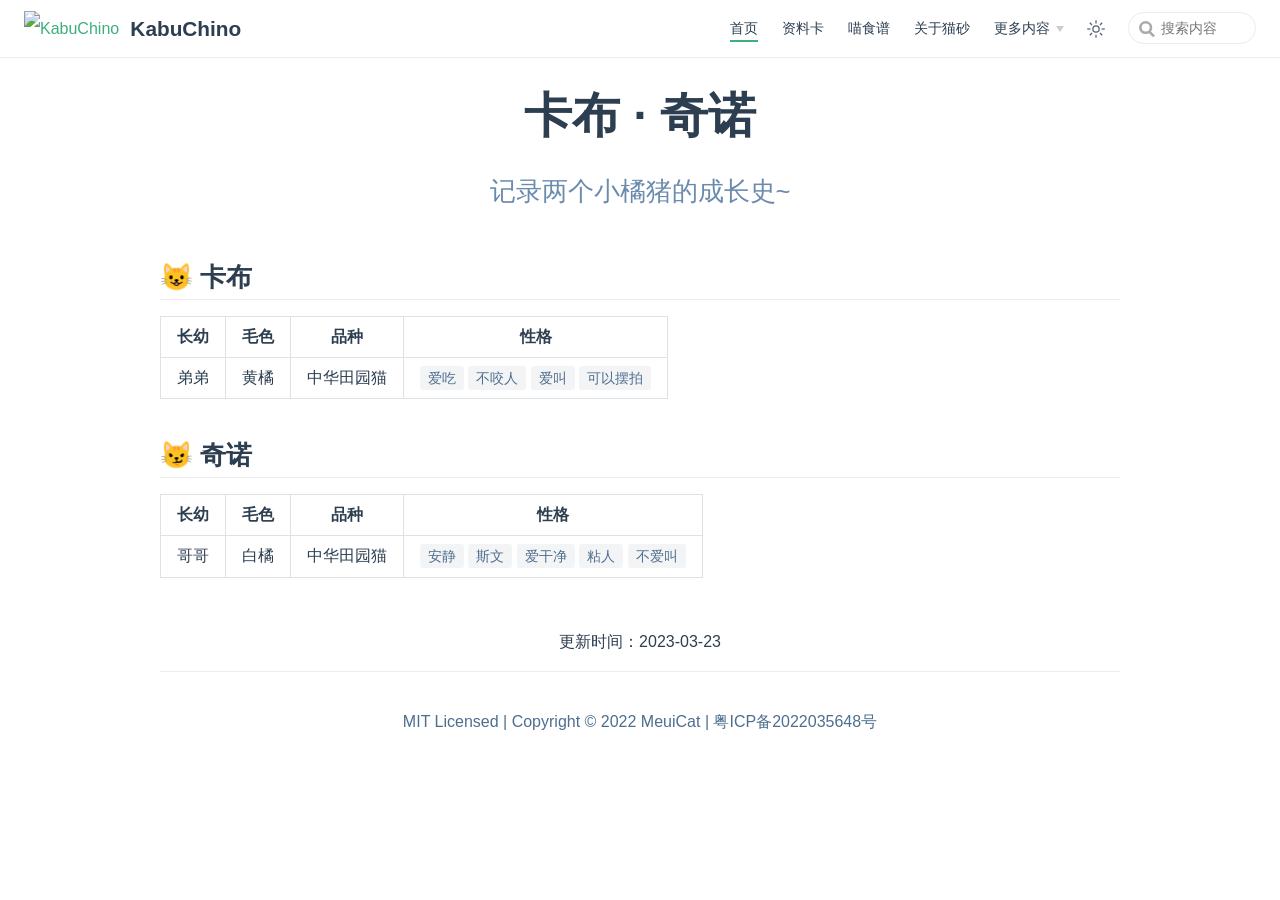
==== commit e90e1402: "deploy" ====
--- a/index.html
+++ b/index.html
@@ -1,41 +1,33 @@
 <!DOCTYPE html>
-<html lang="en-US">
+<html lang="zh-CN">
   <head>
     <meta charset="utf-8">
     <meta name="viewport" content="width=device-width,initial-scale=1">
-    <title>KabuChino</title>
-    <meta name="generator" content="VuePress 1.9.7">
-    <link rel="icon" href="https://meuicat.com/media/favicon.png">
-    <meta name="description" content="两只橘猪的成长点滴">
-    <meta name="author" content="LX亦封">
-    <meta name="copyright" content="LX亦封">
-    <meta name="keywords" content="养猫，猫粮，猫的一生，养猫攻略，养猫技巧">
-    
-    <link rel="preload" href="/assets/css/0.styles.ee87c234.css" as="style"><link rel="preload" href="/assets/js/app.bb63fc46.js" as="script"><link rel="preload" href="/assets/js/2.6ba0b354.js" as="script"><link rel="preload" href="/assets/js/13.dfb1ef5e.js" as="script"><link rel="prefetch" href="/assets/js/10.b235d247.js"><link rel="prefetch" href="/assets/js/11.ef1ef2cd.js"><link rel="prefetch" href="/assets/js/12.acadfc7d.js"><link rel="prefetch" href="/assets/js/14.3590580b.js"><link rel="prefetch" href="/assets/js/15.897d326c.js"><link rel="prefetch" href="/assets/js/3.8c1897e7.js"><link rel="prefetch" href="/assets/js/4.68d5b925.js"><link rel="prefetch" href="/assets/js/5.6a5b3ab9.js"><link rel="prefetch" href="/assets/js/6.25296508.js"><link rel="prefetch" href="/assets/js/7.2ef73ec1.js"><link rel="prefetch" href="/assets/js/8.f1b78e15.js"><link rel="prefetch" href="/assets/js/9.70420c83.js">
-    <link rel="stylesheet" href="/assets/css/0.styles.ee87c234.css">
+    <meta name="generator" content="VuePress 2.0.0-beta.61">
+    <style>
+      :root {
+        --c-bg: #fff;
+      }
+      html.dark {
+        --c-bg: #22272e;
+      }
+      html, body {
+        background-color: var(--c-bg);
+      }
+    </style>
+    <script>
+      const userMode = localStorage.getItem('vuepress-color-scheme');
+			const systemDarkMode = window.matchMedia && window.matchMedia('(prefers-color-scheme: dark)').matches;
+			if (userMode === 'dark' || (userMode !== 'light' && systemDarkMode)) {
+				document.documentElement.classList.toggle('dark', true);
+			}
+    </script>
+    <link rel="icon" href="https://meuicat.com/media/favicon.png"><title>KabuChino</title><meta name="description" content="记录两个小橘猪的成长史~">
+    <link rel="preload" href="/assets/style-a57c0936.css" as="style"><link rel="stylesheet" href="/assets/style-a57c0936.css">
+    <link rel="modulepreload" href="/assets/app-406d0177.js"><link rel="modulepreload" href="/assets/framework-5866ffd3.js"><link rel="modulepreload" href="/assets/index.html-c1797b8f.js"><link rel="modulepreload" href="/assets/index.html-008ed506.js"><link rel="prefetch" href="/assets/index.html-dfcddb36.js" as="script"><link rel="prefetch" href="/assets/Chino.html-2478480d.js" as="script"><link rel="prefetch" href="/assets/Growth-history.html-cad9f844.js" as="script"><link rel="prefetch" href="/assets/Kabu.html-d9fe5bdb.js" as="script"><link rel="prefetch" href="/assets/index.html-784fcfca.js" as="script"><link rel="prefetch" href="/assets/index.html-113ed148.js" as="script"><link rel="prefetch" href="/assets/make.html-c43c743c.js" as="script"><link rel="prefetch" href="/assets/index.html-e65407df.js" as="script"><link rel="prefetch" href="/assets/404.html-f9875e7b.js" as="script"><link rel="prefetch" href="/assets/index.html-42b22299.js" as="script"><link rel="prefetch" href="/assets/Chino.html-85162d48.js" as="script"><link rel="prefetch" href="/assets/Growth-history.html-28ce2619.js" as="script"><link rel="prefetch" href="/assets/Kabu.html-92000704.js" as="script"><link rel="prefetch" href="/assets/index.html-7ca955da.js" as="script"><link rel="prefetch" href="/assets/index.html-08c57436.js" as="script"><link rel="prefetch" href="/assets/make.html-60f1250f.js" as="script"><link rel="prefetch" href="/assets/index.html-b4c136a0.js" as="script"><link rel="prefetch" href="/assets/404.html-87d54bd8.js" as="script">
   </head>
   <body>
-    <div id="app" data-server-rendered="true"><div class="theme-container no-sidebar"><header class="navbar"><div class="sidebar-button"><svg xmlns="http://www.w3.org/2000/svg" aria-hidden="true" role="img" viewBox="0 0 448 512" class="icon"><path fill="currentColor" d="M436 124H12c-6.627 0-12-5.373-12-12V80c0-6.627 5.373-12 12-12h424c6.627 0 12 5.373 12 12v32c0 6.627-5.373 12-12 12zm0 160H12c-6.627 0-12-5.373-12-12v-32c0-6.627 5.373-12 12-12h424c6.627 0 12 5.373 12 12v32c0 6.627-5.373 12-12 12zm0 160H12c-6.627 0-12-5.373-12-12v-32c0-6.627 5.373-12 12-12h424c6.627 0 12 5.373 12 12v32c0 6.627-5.373 12-12 12z"></path></svg></div> <a href="/" aria-current="page" class="home-link router-link-exact-active router-link-active"><img src="https://meuicat.com/KabuChino/logo.png" alt="KabuChino" class="logo"> <span class="site-name can-hide">KabuChino</span></a> <div class="links"><!----> <nav class="nav-links can-hide"><div class="nav-item"><a href="/Card/" class="nav-link">
-  资料卡
-</a></div><div class="nav-item"><a href="/Recipes/" class="nav-link">
-  喵食谱
-</a></div><div class="nav-item"><a href="/Cat-litter/" class="nav-link">
-  关于猫砂
-</a></div> <!----></nav></div></header> <div class="sidebar-mask"></div> <aside class="sidebar"><nav class="nav-links"><div class="nav-item"><a href="/Card/" class="nav-link">
-  资料卡
-</a></div><div class="nav-item"><a href="/Recipes/" class="nav-link">
-  喵食谱
-</a></div><div class="nav-item"><a href="/Cat-litter/" class="nav-link">
-  关于猫砂
-</a></div> <!----></nav>  <!----> </aside> <main aria-labelledby="main-title" class="home"><header class="hero"><!----> <h1 id="main-title">
-      卡布 · 奇诺
-    </h1> <p class="description">
-      记录两个小橘猪的成长史~
-    </p> <p class="action"><a href="/Card/" class="nav-link action-button">
-  笨喵资料卡 →
-</a></p></header> <!----> <div class="theme-default-content custom content__default"><h2 id="卡布"><a href="#卡布" class="header-anchor">#</a> 😺 卡布</h2> <div class="center"><table><thead><tr><th style="text-align:center;">长幼</th> <th style="text-align:center;">毛色</th> <th style="text-align:center;">品种</th> <th style="text-align:center;">性格</th></tr></thead> <tbody><tr><td style="text-align:center;">弟弟</td> <td style="text-align:center;">黄橘</td> <td style="text-align:center;">中华田园猫</td> <td style="text-align:center;"><code>爱吃</code> <code>不咬人</code> <code>爱叫</code> <code>可以摆拍</code></td></tr></tbody></table></div> <h2 id="奇诺"><a href="#奇诺" class="header-anchor">#</a> 😼 奇诺</h2> <div class="center"><table><thead><tr><th style="text-align:center;">长幼</th> <th style="text-align:center;">毛色</th> <th style="text-align:center;">品种</th> <th style="text-align:center;">性格</th></tr></thead> <tbody><tr><td style="text-align:center;">哥哥</td> <td style="text-align:center;">白橘</td> <td style="text-align:center;">中华田园猫</td> <td style="text-align:center;"><code>安静</code> <code>斯文</code> <code>爱干净</code> <code>粘人</code> <code>不爱叫</code></td></tr></tbody></table></div> <br></div> <div class="footer">
-    MIT Licensed | Copyright © 2022 MeuiCat | 粤ICP备2022035648号
-  </div></main></div><div class="global-ui"><!----></div></div>
-    <script src="/assets/js/app.bb63fc46.js" defer></script><script src="/assets/js/2.6ba0b354.js" defer></script><script src="/assets/js/13.dfb1ef5e.js" defer></script>
+    <div id="app"><!--[--><div class="theme-container no-sidebar"><!--[--><header class="navbar"><div class="toggle-sidebar-button" title="toggle sidebar" aria-expanded="false" role="button" tabindex="0"><div class="icon" aria-hidden="true"><span></span><span></span><span></span></div></div><span><a aria-current="page" href="/" class="router-link-active router-link-exact-active"><img class="logo" src="https://s1.ax1x.com/2023/03/23/ppw7nte.png" alt="KabuChino"><span class="site-name can-hide">KabuChino</span></a></span><div class="navbar-items-wrapper" style=""><!--[--><!--]--><nav class="navbar-items can-hide"><!--[--><div class="navbar-item"><a aria-current="page" href="/" class="router-link-active router-link-exact-active" aria-label="首页"><!--[--><!--]--> 首页 <!--[--><!--]--></a></div><div class="navbar-item"><a href="/Card/" class="" aria-label="资料卡"><!--[--><!--]--> 资料卡 <!--[--><!--]--></a></div><div class="navbar-item"><a href="/Recipes/" class="" aria-label="喵食谱"><!--[--><!--]--> 喵食谱 <!--[--><!--]--></a></div><div class="navbar-item"><a href="/Cat-litter/" class="" aria-label="关于猫砂"><!--[--><!--]--> 关于猫砂 <!--[--><!--]--></a></div><div class="navbar-item"><div class="navbar-dropdown-wrapper"><button class="navbar-dropdown-title" type="button" aria-label="更多内容"><span class="title">更多内容</span><span class="arrow down"></span></button><button class="navbar-dropdown-title-mobile" type="button" aria-label="更多内容"><span class="title">更多内容</span><span class="right arrow"></span></button><ul style="display:none;" class="navbar-dropdown"><!--[--><li class="navbar-dropdown-item"><a class="external-link" href="https://meuicat.com" rel="noopener noreferrer" target="_blank" aria-label="主博客"><!--[--><!--]--> 主博客 <span><svg class="external-link-icon" xmlns="http://www.w3.org/2000/svg" aria-hidden="true" focusable="false" x="0px" y="0px" viewBox="0 0 100 100" width="15" height="15"><path fill="currentColor" d="M18.8,85.1h56l0,0c2.2,0,4-1.8,4-4v-32h-8v28h-48v-48h28v-8h-32l0,0c-2.2,0-4,1.8-4,4v56C14.8,83.3,16.6,85.1,18.8,85.1z"></path><polygon fill="currentColor" points="45.7,48.7 51.3,54.3 77.2,28.5 77.2,37.2 85.2,37.2 85.2,14.9 62.8,14.9 62.8,22.9 71.5,22.9"></polygon></svg><span class="external-link-icon-sr-only">open in new window</span></span><!--[--><!--]--></a></li><li class="navbar-dropdown-item"><a class="external-link" href="https://Capucino.meuicat.com" rel="noopener noreferrer" target="_blank" aria-label="故事集"><!--[--><!--]--> 故事集 <span><svg class="external-link-icon" xmlns="http://www.w3.org/2000/svg" aria-hidden="true" focusable="false" x="0px" y="0px" viewBox="0 0 100 100" width="15" height="15"><path fill="currentColor" d="M18.8,85.1h56l0,0c2.2,0,4-1.8,4-4v-32h-8v28h-48v-48h28v-8h-32l0,0c-2.2,0-4,1.8-4,4v56C14.8,83.3,16.6,85.1,18.8,85.1z"></path><polygon fill="currentColor" points="45.7,48.7 51.3,54.3 77.2,28.5 77.2,37.2 85.2,37.2 85.2,14.9 62.8,14.9 62.8,22.9 71.5,22.9"></polygon></svg><span class="external-link-icon-sr-only">open in new window</span></span><!--[--><!--]--></a></li><!--]--></ul></div></div><!--]--></nav><!--[--><!--]--><button class="toggle-color-mode-button" title="toggle color mode"><svg style="" class="icon" focusable="false" viewBox="0 0 32 32"><path d="M16 12.005a4 4 0 1 1-4 4a4.005 4.005 0 0 1 4-4m0-2a6 6 0 1 0 6 6a6 6 0 0 0-6-6z" fill="currentColor"></path><path d="M5.394 6.813l1.414-1.415l3.506 3.506L8.9 10.318z" fill="currentColor"></path><path d="M2 15.005h5v2H2z" fill="currentColor"></path><path d="M5.394 25.197L8.9 21.691l1.414 1.415l-3.506 3.505z" fill="currentColor"></path><path d="M15 25.005h2v5h-2z" fill="currentColor"></path><path d="M21.687 23.106l1.414-1.415l3.506 3.506l-1.414 1.414z" fill="currentColor"></path><path d="M25 15.005h5v2h-5z" fill="currentColor"></path><path d="M21.687 8.904l3.506-3.506l1.414 1.415l-3.506 3.505z" fill="currentColor"></path><path d="M15 2.005h2v5h-2z" fill="currentColor"></path></svg><svg style="display:none;" class="icon" focusable="false" viewBox="0 0 32 32"><path d="M13.502 5.414a15.075 15.075 0 0 0 11.594 18.194a11.113 11.113 0 0 1-7.975 3.39c-.138 0-.278.005-.418 0a11.094 11.094 0 0 1-3.2-21.584M14.98 3a1.002 1.002 0 0 0-.175.016a13.096 13.096 0 0 0 1.825 25.981c.164.006.328 0 .49 0a13.072 13.072 0 0 0 10.703-5.555a1.01 1.01 0 0 0-.783-1.565A13.08 13.08 0 0 1 15.89 4.38A1.015 1.015 0 0 0 14.98 3z" fill="currentColor"></path></svg></button><form class="search-box" role="search"><input type="search" placeholder="搜索内容" autocomplete="off" spellcheck="false" value><!----></form></div></header><!--]--><div class="sidebar-mask"></div><!--[--><aside class="sidebar"><nav class="navbar-items"><!--[--><div class="navbar-item"><a aria-current="page" href="/" class="router-link-active router-link-exact-active" aria-label="首页"><!--[--><!--]--> 首页 <!--[--><!--]--></a></div><div class="navbar-item"><a href="/Card/" class="" aria-label="资料卡"><!--[--><!--]--> 资料卡 <!--[--><!--]--></a></div><div class="navbar-item"><a href="/Recipes/" class="" aria-label="喵食谱"><!--[--><!--]--> 喵食谱 <!--[--><!--]--></a></div><div class="navbar-item"><a href="/Cat-litter/" class="" aria-label="关于猫砂"><!--[--><!--]--> 关于猫砂 <!--[--><!--]--></a></div><div class="navbar-item"><div class="navbar-dropdown-wrapper"><button class="navbar-dropdown-title" type="button" aria-label="更多内容"><span class="title">更多内容</span><span class="arrow down"></span></button><button class="navbar-dropdown-title-mobile" type="button" aria-label="更多内容"><span class="title">更多内容</span><span class="right arrow"></span></button><ul style="display:none;" class="navbar-dropdown"><!--[--><li class="navbar-dropdown-item"><a class="external-link" href="https://meuicat.com" rel="noopener noreferrer" target="_blank" aria-label="主博客"><!--[--><!--]--> 主博客 <span><svg class="external-link-icon" xmlns="http://www.w3.org/2000/svg" aria-hidden="true" focusable="false" x="0px" y="0px" viewBox="0 0 100 100" width="15" height="15"><path fill="currentColor" d="M18.8,85.1h56l0,0c2.2,0,4-1.8,4-4v-32h-8v28h-48v-48h28v-8h-32l0,0c-2.2,0-4,1.8-4,4v56C14.8,83.3,16.6,85.1,18.8,85.1z"></path><polygon fill="currentColor" points="45.7,48.7 51.3,54.3 77.2,28.5 77.2,37.2 85.2,37.2 85.2,14.9 62.8,14.9 62.8,22.9 71.5,22.9"></polygon></svg><span class="external-link-icon-sr-only">open in new window</span></span><!--[--><!--]--></a></li><li class="navbar-dropdown-item"><a class="external-link" href="https://Capucino.meuicat.com" rel="noopener noreferrer" target="_blank" aria-label="故事集"><!--[--><!--]--> 故事集 <span><svg class="external-link-icon" xmlns="http://www.w3.org/2000/svg" aria-hidden="true" focusable="false" x="0px" y="0px" viewBox="0 0 100 100" width="15" height="15"><path fill="currentColor" d="M18.8,85.1h56l0,0c2.2,0,4-1.8,4-4v-32h-8v28h-48v-48h28v-8h-32l0,0c-2.2,0-4,1.8-4,4v56C14.8,83.3,16.6,85.1,18.8,85.1z"></path><polygon fill="currentColor" points="45.7,48.7 51.3,54.3 77.2,28.5 77.2,37.2 85.2,37.2 85.2,14.9 62.8,14.9 62.8,22.9 71.5,22.9"></polygon></svg><span class="external-link-icon-sr-only">open in new window</span></span><!--[--><!--]--></a></li><!--]--></ul></div></div><!--]--></nav><!--[--><!--]--><!----><!--[--><!--]--></aside><!--]--><!--[--><main class="home"><header class="hero"><!----><h1 id="main-title">卡布 · 奇诺</h1><p class="description">记录两个小橘猪的成长史~</p><!----></header><!----><div class="theme-default-content"><div><h2 id="卡布" tabindex="-1"><a class="header-anchor" href="#卡布" aria-hidden="true">#</a> 😺 卡布</h2><table><thead><tr><th style="text-align:center;">长幼</th><th style="text-align:center;">毛色</th><th style="text-align:center;">品种</th><th style="text-align:center;">性格</th></tr></thead><tbody><tr><td style="text-align:center;">弟弟</td><td style="text-align:center;">黄橘</td><td style="text-align:center;">中华田园猫</td><td style="text-align:center;"><code>爱吃</code> <code>不咬人</code> <code>爱叫</code> <code>可以摆拍</code></td></tr></tbody></table><h2 id="奇诺" tabindex="-1"><a class="header-anchor" href="#奇诺" aria-hidden="true">#</a> 😼 奇诺</h2><table><thead><tr><th style="text-align:center;">长幼</th><th style="text-align:center;">毛色</th><th style="text-align:center;">品种</th><th style="text-align:center;">性格</th></tr></thead><tbody><tr><td style="text-align:center;">哥哥</td><td style="text-align:center;">白橘</td><td style="text-align:center;">中华田园猫</td><td style="text-align:center;"><code>安静</code> <code>斯文</code> <code>爱干净</code> <code>粘人</code> <code>不爱叫</code></td></tr></tbody></table><br><p style="text-align:center;">更新时间：2023-03-23</p></div></div><!--[--><!-- eslint-disable-next-line vue/no-v-html --><div class="footer">MIT Licensed | Copyright © 2022 MeuiCat | 粤ICP备2022035648号</div><!--]--></main><!--]--></div><!----><!--]--></div>
+    <script type="module" src="/assets/app-406d0177.js" defer></script>
   </body>
 </html>
--- a/assets/style-a57c0936.css
+++ b/assets/style-a57c0936.css
@@ -0,0 +1 @@
+:root{--back-to-top-z-index: 5;--back-to-top-color: #3eaf7c;--back-to-top-color-hover: #71cda3}.back-to-top{cursor:pointer;position:fixed;bottom:2rem;right:2.5rem;width:2rem;height:1.2rem;background-color:var(--back-to-top-color);-webkit-mask:url(/assets/back-to-top-8efcbe56.svg) no-repeat;mask:url(/assets/back-to-top-8efcbe56.svg) no-repeat;z-index:var(--back-to-top-z-index)}.back-to-top:hover{background-color:var(--back-to-top-color-hover)}@media (max-width: 959px){.back-to-top{display:none}}@media print{.back-to-top{display:none}}.back-to-top-enter-active,.back-to-top-leave-active{transition:opacity .3s}.back-to-top-enter-from,.back-to-top-leave-to{opacity:0}:root{--external-link-icon-color: #aaa}.external-link-icon{position:relative;display:inline-block;color:var(--external-link-icon-color);vertical-align:middle;top:-1px}@media print{.external-link-icon{display:none}}.external-link-icon-sr-only{position:absolute;width:1px;height:1px;padding:0;margin:-1px;overflow:hidden;clip:rect(0,0,0,0);white-space:nowrap;border-width:0;-webkit-user-select:none;-moz-user-select:none;user-select:none}:root{--medium-zoom-z-index: 100;--medium-zoom-bg-color: #ffffff;--medium-zoom-opacity: 1}.medium-zoom-overlay{background-color:var(--medium-zoom-bg-color)!important;z-index:var(--medium-zoom-z-index)}.medium-zoom-overlay~img{z-index:calc(var(--medium-zoom-z-index) + 1)}.medium-zoom--opened .medium-zoom-overlay{opacity:var(--medium-zoom-opacity)}:root{--nprogress-color: #29d;--nprogress-z-index: 1031}#nprogress{pointer-events:none}#nprogress .bar{background:var(--nprogress-color);position:fixed;z-index:var(--nprogress-z-index);top:0;left:0;width:100%;height:2px}:root{--c-brand: #3eaf7c;--c-brand-light: #4abf8a;--c-bg: #ffffff;--c-bg-light: #f3f4f5;--c-bg-lighter: #eeeeee;--c-bg-dark: #ebebec;--c-bg-darker: #e6e6e6;--c-bg-navbar: var(--c-bg);--c-bg-sidebar: var(--c-bg);--c-bg-arrow: #cccccc;--c-text: #2c3e50;--c-text-accent: var(--c-brand);--c-text-light: #3a5169;--c-text-lighter: #4e6e8e;--c-text-lightest: #6a8bad;--c-text-quote: #999999;--c-border: #eaecef;--c-border-dark: #dfe2e5;--c-tip: #42b983;--c-tip-bg: var(--c-bg-light);--c-tip-title: var(--c-text);--c-tip-text: var(--c-text);--c-tip-text-accent: var(--c-text-accent);--c-warning: #ffc310;--c-warning-bg: #fffae3;--c-warning-bg-light: #fff3ba;--c-warning-bg-lighter: #fff0b0;--c-warning-border-dark: #f7dc91;--c-warning-details-bg: #fff5ca;--c-warning-title: #f1b300;--c-warning-text: #746000;--c-warning-text-accent: #edb100;--c-warning-text-light: #c1971c;--c-warning-text-quote: #ccab49;--c-danger: #f11e37;--c-danger-bg: #ffe0e0;--c-danger-bg-light: #ffcfde;--c-danger-bg-lighter: #ffc9c9;--c-danger-border-dark: #f1abab;--c-danger-details-bg: #ffd4d4;--c-danger-title: #ed1e2c;--c-danger-text: #660000;--c-danger-text-accent: #bd1a1a;--c-danger-text-light: #b5474d;--c-danger-text-quote: #c15b5b;--c-details-bg: #eeeeee;--c-badge-tip: var(--c-tip);--c-badge-warning: #ecc808;--c-badge-warning-text: var(--c-bg);--c-badge-danger: #dc2626;--c-badge-danger-text: var(--c-bg);--t-color: .3s ease;--t-transform: .3s ease;--code-bg-color: #282c34;--code-hl-bg-color: rgba(0, 0, 0, .66);--code-ln-color: #9e9e9e;--code-ln-wrapper-width: 3.5rem;--font-family: -apple-system, BlinkMacSystemFont, "Segoe UI", Roboto, Oxygen, Ubuntu, Cantarell, "Fira Sans", "Droid Sans", "Helvetica Neue", sans-serif;--font-family-code: Consolas, Monaco, "Andale Mono", "Ubuntu Mono", monospace;--navbar-height: 3.6rem;--navbar-padding-v: .7rem;--navbar-padding-h: 1.5rem;--sidebar-width: 20rem;--sidebar-width-mobile: calc(var(--sidebar-width) * .82);--content-width: 740px;--homepage-width: 960px}.back-to-top{--back-to-top-color: var(--c-brand);--back-to-top-color-hover: var(--c-brand-light)}.DocSearch{--docsearch-primary-color: var(--c-brand);--docsearch-text-color: var(--c-text);--docsearch-highlight-color: var(--c-brand);--docsearch-muted-color: var(--c-text-quote);--docsearch-container-background: rgba(9, 10, 17, .8);--docsearch-modal-background: var(--c-bg-light);--docsearch-searchbox-background: var(--c-bg-lighter);--docsearch-searchbox-focus-background: var(--c-bg);--docsearch-searchbox-shadow: inset 0 0 0 2px var(--c-brand);--docsearch-hit-color: var(--c-text-light);--docsearch-hit-active-color: var(--c-bg);--docsearch-hit-background: var(--c-bg);--docsearch-hit-shadow: 0 1px 3px 0 var(--c-border-dark);--docsearch-footer-background: var(--c-bg)}.external-link-icon{--external-link-icon-color: var(--c-text-quote)}.medium-zoom-overlay{--medium-zoom-bg-color: var(--c-bg)}#nprogress{--nprogress-color: var(--c-brand)}.pwa-popup{--pwa-popup-text-color: var(--c-text);--pwa-popup-bg-color: var(--c-bg);--pwa-popup-border-color: var(--c-brand);--pwa-popup-shadow: 0 4px 16px var(--c-brand);--pwa-popup-btn-text-color: var(--c-bg);--pwa-popup-btn-bg-color: var(--c-brand);--pwa-popup-btn-hover-bg-color: var(--c-brand-light)}.search-box{--search-bg-color: var(--c-bg);--search-accent-color: var(--c-brand);--search-text-color: var(--c-text);--search-border-color: var(--c-border);--search-item-text-color: var(--c-text-lighter);--search-item-focus-bg-color: var(--c-bg-light)}html.dark{--c-brand: #3aa675;--c-brand-light: #349469;--c-bg: #22272e;--c-bg-light: #2b313a;--c-bg-lighter: #262c34;--c-bg-dark: #343b44;--c-bg-darker: #37404c;--c-text: #adbac7;--c-text-light: #96a7b7;--c-text-lighter: #8b9eb0;--c-text-lightest: #8094a8;--c-border: #3e4c5a;--c-border-dark: #34404c;--c-tip: #318a62;--c-warning: #e0ad15;--c-warning-bg: #2d2f2d;--c-warning-bg-light: #423e2a;--c-warning-bg-lighter: #44442f;--c-warning-border-dark: #957c35;--c-warning-details-bg: #39392d;--c-warning-title: #fdca31;--c-warning-text: #d8d96d;--c-warning-text-accent: #ffbf00;--c-warning-text-light: #ddb84b;--c-warning-text-quote: #ccab49;--c-danger: #fc1e38;--c-danger-bg: #39232c;--c-danger-bg-light: #4b2b35;--c-danger-bg-lighter: #553040;--c-danger-border-dark: #a25151;--c-danger-details-bg: #482936;--c-danger-title: #fc2d3b;--c-danger-text: #ea9ca0;--c-danger-text-accent: #fd3636;--c-danger-text-light: #d9777c;--c-danger-text-quote: #d56b6b;--c-details-bg: #323843;--c-badge-warning: var(--c-warning);--c-badge-warning-text: #3c2e05;--c-badge-danger: var(--c-danger);--c-badge-danger-text: #401416;--code-hl-bg-color: #363b46}html.dark .DocSearch{--docsearch-logo-color: var(--c-text);--docsearch-modal-shadow: inset 1px 1px 0 0 #2c2e40, 0 3px 8px 0 #000309;--docsearch-key-shadow: inset 0 -2px 0 0 #282d55, inset 0 0 1px 1px #51577d, 0 2px 2px 0 rgba(3, 4, 9, .3);--docsearch-key-gradient: linear-gradient(-225deg, #444950, #1c1e21);--docsearch-footer-shadow: inset 0 1px 0 0 rgba(73, 76, 106, .5), 0 -4px 8px 0 rgba(0, 0, 0, .2)}html,body{padding:0;margin:0;background-color:var(--c-bg);transition:background-color var(--t-color)}html.dark{color-scheme:dark}html{font-size:16px}body{font-family:var(--font-family);-webkit-font-smoothing:antialiased;-moz-osx-font-smoothing:grayscale;font-size:1rem;color:var(--c-text)}a{font-weight:500;color:var(--c-text-accent);text-decoration:none;overflow-wrap:break-word}p a code{font-weight:400;color:var(--c-text-accent)}kbd{font-family:var(--font-family-code);color:var(--c-text);background:var(--c-bg-lighter);border:solid .15rem var(--c-border-dark);border-bottom:solid .25rem var(--c-border-dark);border-radius:.15rem;padding:0 .15em}code{font-family:var(--font-family-code);color:var(--c-text-lighter);padding:.25rem .5rem;margin:0;font-size:.85em;background-color:var(--c-bg-light);border-radius:3px;overflow-wrap:break-word;transition:background-color var(--t-color)}blockquote{font-size:1rem;color:var(--c-text-quote);border-left:.2rem solid var(--c-border-dark);margin:1rem 0;padding:.25rem 0 .25rem 1rem;overflow-wrap:break-word}blockquote>p{margin:0}ul,ol{padding-left:1.2em}strong{font-weight:600}h1,h2,h3,h4,h5,h6{font-weight:600;line-height:1.25;overflow-wrap:break-word}h1:focus-visible,h2:focus-visible,h3:focus-visible,h4:focus-visible,h5:focus-visible,h6:focus-visible{outline:none}h1:hover .header-anchor,h2:hover .header-anchor,h3:hover .header-anchor,h4:hover .header-anchor,h5:hover .header-anchor,h6:hover .header-anchor{opacity:1}h1{font-size:2.2rem}h2{font-size:1.65rem;padding-bottom:.3rem;border-bottom:1px solid var(--c-border);transition:border-color var(--t-color)}h3{font-size:1.35rem}h4{font-size:1.15rem}h5{font-size:1.05rem}h6{font-size:1rem}a.header-anchor{font-size:.85em;float:left;margin-left:-.87em;padding-right:.23em;margin-top:.125em;opacity:0;-webkit-user-select:none;-moz-user-select:none;user-select:none}@media print{a.header-anchor{display:none}}a.header-anchor:hover{text-decoration:none}a.header-anchor:focus-visible{opacity:1}@media print{a[href^="http://"]:after,a[href^="https://"]:after{content:" (" attr(href) ") "}}p,ul,ol{line-height:1.7;overflow-wrap:break-word}hr{border:0;border-top:1px solid var(--c-border)}table{border-collapse:collapse;margin:1rem 0;display:block;overflow-x:auto;transition:border-color var(--t-color)}tr{border-top:1px solid var(--c-border-dark);transition:border-color var(--t-color)}tr:nth-child(2n){background-color:var(--c-bg-light);transition:background-color var(--t-color)}tr:nth-child(2n) code{background-color:var(--c-bg-dark)}th,td{padding:.6em 1em;border:1px solid var(--c-border-dark);transition:border-color var(--t-color)}.arrow{display:inline-block;width:0;height:0}.arrow.up{border-left:4px solid transparent;border-right:4px solid transparent;border-bottom:6px solid var(--c-bg-arrow)}.arrow.down{border-left:4px solid transparent;border-right:4px solid transparent;border-top:6px solid var(--c-bg-arrow)}.arrow.right{border-top:4px solid transparent;border-bottom:4px solid transparent;border-left:6px solid var(--c-bg-arrow)}.arrow.left{border-top:4px solid transparent;border-bottom:4px solid transparent;border-right:6px solid var(--c-bg-arrow)}.badge{display:inline-block;font-size:14px;font-weight:600;height:18px;line-height:18px;border-radius:3px;padding:0 6px;color:var(--c-bg);vertical-align:top;transition:color var(--t-color),background-color var(--t-color)}.badge.tip{background-color:var(--c-badge-tip)}.badge.warning{background-color:var(--c-badge-warning);color:var(--c-badge-warning-text)}.badge.danger{background-color:var(--c-badge-danger);color:var(--c-badge-danger-text)}.badge+.badge{margin-left:5px}code[class*=language-],pre[class*=language-]{color:#ccc;background:none;font-family:var(--font-family-code);font-size:1em;text-align:left;white-space:pre;word-spacing:normal;word-break:normal;word-wrap:normal;line-height:1.5;-moz-tab-size:4;-o-tab-size:4;tab-size:4;-webkit-hyphens:none;hyphens:none}pre[class*=language-]{padding:1em;margin:.5em 0;overflow:auto}:not(pre)>code[class*=language-],pre[class*=language-]{background:#2d2d2d}:not(pre)>code[class*=language-]{padding:.1em;border-radius:.3em;white-space:normal}.token.comment,.token.block-comment,.token.prolog,.token.doctype,.token.cdata{color:#999}.token.punctuation{color:#ccc}.token.tag,.token.attr-name,.token.namespace,.token.deleted{color:#ec5975}.token.function-name{color:#6196cc}.token.boolean,.token.number,.token.function{color:#f08d49}.token.property,.token.class-name,.token.constant,.token.symbol{color:#f8c555}.token.selector,.token.important,.token.atrule,.token.keyword,.token.builtin{color:#cc99cd}.token.string,.token.char,.token.attr-value,.token.regex,.token.variable{color:#7ec699}.token.operator,.token.entity,.token.url{color:#67cdcc}.token.important,.token.bold{font-weight:700}.token.italic{font-style:italic}.token.entity{cursor:help}.token.inserted{color:#3eaf7c}.theme-default-content pre,.theme-default-content pre[class*=language-]{line-height:1.375;padding:1.3rem 1.5rem;margin:.85rem 0;border-radius:6px;overflow:auto}.theme-default-content pre code,.theme-default-content pre[class*=language-] code{color:#fff;padding:0;background-color:transparent!important;border-radius:0;overflow-wrap:unset;-webkit-font-smoothing:auto;-moz-osx-font-smoothing:auto}.theme-default-content .line-number{font-family:var(--font-family-code)}div[class*=language-]{position:relative;background-color:var(--code-bg-color);border-radius:6px}div[class*=language-]:before{content:attr(data-ext);position:absolute;z-index:3;top:.8em;right:1em;font-size:.75rem;color:var(--code-ln-color)}div[class*=language-] pre,div[class*=language-] pre[class*=language-]{background:transparent!important;position:relative;z-index:1}div[class*=language-] .highlight-lines{-webkit-user-select:none;-moz-user-select:none;user-select:none;padding-top:1.3rem;position:absolute;top:0;left:0;width:100%;line-height:1.375}div[class*=language-] .highlight-lines .highlight-line{background-color:var(--code-hl-bg-color)}div[class*=language-]:not(.line-numbers-mode) .line-numbers{display:none}div[class*=language-].line-numbers-mode .highlight-lines .highlight-line{position:relative}div[class*=language-].line-numbers-mode .highlight-lines .highlight-line:before{content:" ";position:absolute;z-index:2;left:0;top:0;display:block;width:var(--code-ln-wrapper-width);height:100%}div[class*=language-].line-numbers-mode pre{margin-left:var(--code-ln-wrapper-width);padding-left:1rem;vertical-align:middle}div[class*=language-].line-numbers-mode .line-numbers{position:absolute;top:0;width:var(--code-ln-wrapper-width);text-align:center;color:var(--code-ln-color);padding-top:1.25rem;line-height:1.375;counter-reset:line-number}div[class*=language-].line-numbers-mode .line-numbers .line-number{position:relative;z-index:3;-webkit-user-select:none;-moz-user-select:none;user-select:none;height:1.375em}div[class*=language-].line-numbers-mode .line-numbers .line-number:before{counter-increment:line-number;content:counter(line-number);font-size:.85em}div[class*=language-].line-numbers-mode:after{content:"";position:absolute;top:0;left:0;width:var(--code-ln-wrapper-width);height:100%;border-radius:6px 0 0 6px;border-right:1px solid var(--code-hl-bg-color)}@media (max-width: 419px){.theme-default-content div[class*=language-]{margin:.85rem -1.5rem;border-radius:0}}.code-group__nav{margin-top:.85rem;margin-bottom:calc(-1.7rem - 6px);padding-bottom:calc(1.7rem - 6px);padding-left:10px;padding-top:10px;border-top-left-radius:6px;border-top-right-radius:6px;background-color:var(--code-bg-color)}.code-group__ul{margin:auto 0;padding-left:0;display:inline-flex;list-style:none}.code-group__nav-tab{border:0;padding:5px;cursor:pointer;background-color:transparent;font-size:.85em;line-height:1.4;color:#ffffffe6;font-weight:600}.code-group__nav-tab:focus{outline:none}.code-group__nav-tab:focus-visible{outline:1px solid rgba(255,255,255,.9)}.code-group__nav-tab-active{border-bottom:var(--c-brand) 1px solid}@media (max-width: 419px){.code-group__nav{margin-left:-1.5rem;margin-right:-1.5rem;border-radius:0}}.code-group-item{display:none}.code-group-item__active{display:block}.code-group-item>pre{background-color:orange}.custom-container{transition:color var(--t-color),border-color var(--t-color),background-color var(--t-color)}.custom-container .custom-container-title{font-weight:600}.custom-container .custom-container-title:not(:only-child){margin-bottom:-.4rem}.custom-container.tip,.custom-container.warning,.custom-container.danger{padding:.1rem 1.5rem;border-left-width:.5rem;border-left-style:solid;margin:1rem 0}.custom-container.tip{border-color:var(--c-tip);background-color:var(--c-tip-bg);color:var(--c-tip-text)}.custom-container.tip .custom-container-title{color:var(--c-tip-title)}.custom-container.tip a{color:var(--c-tip-text-accent)}.custom-container.tip code{background-color:var(--c-bg-dark)}.custom-container.warning{border-color:var(--c-warning);background-color:var(--c-warning-bg);color:var(--c-warning-text)}.custom-container.warning .custom-container-title{color:var(--c-warning-title)}.custom-container.warning a{color:var(--c-warning-text-accent)}.custom-container.warning blockquote{border-left-color:var(--c-warning-border-dark);color:var(--c-warning-text-quote)}.custom-container.warning code{color:var(--c-warning-text-light);background-color:var(--c-warning-bg-light)}.custom-container.warning details{background-color:var(--c-warning-details-bg)}.custom-container.warning details code{background-color:var(--c-warning-bg-lighter)}.custom-container.warning .external-link-icon{--external-link-icon-color: var(--c-warning-text-quote)}.custom-container.danger{border-color:var(--c-danger);background-color:var(--c-danger-bg);color:var(--c-danger-text)}.custom-container.danger .custom-container-title{color:var(--c-danger-title)}.custom-container.danger a{color:var(--c-danger-text-accent)}.custom-container.danger blockquote{border-left-color:var(--c-danger-border-dark);color:var(--c-danger-text-quote)}.custom-container.danger code{color:var(--c-danger-text-light);background-color:var(--c-danger-bg-light)}.custom-container.danger details{background-color:var(--c-danger-details-bg)}.custom-container.danger details code{background-color:var(--c-danger-bg-lighter)}.custom-container.danger .external-link-icon{--external-link-icon-color: var(--c-danger-text-quote)}.custom-container.details{display:block;position:relative;border-radius:2px;margin:1.6em 0;padding:1.6em;background-color:var(--c-details-bg)}.custom-container.details code{background-color:var(--c-bg-darker)}.custom-container.details h4{margin-top:0}.custom-container.details figure:last-child,.custom-container.details p:last-child{margin-bottom:0;padding-bottom:0}.custom-container.details summary{outline:none;cursor:pointer}.home{padding:var(--navbar-height) 2rem 0;max-width:var(--homepage-width);margin:0 auto;display:block}.home .hero{text-align:center}.home .hero img{max-width:100%;max-height:280px;display:block;margin:3rem auto 1.5rem}.home .hero h1{font-size:3rem}.home .hero h1,.home .hero .description,.home .hero .actions{margin:1.8rem auto}.home .hero .actions{display:flex;flex-wrap:wrap;gap:1rem;justify-content:center}.home .hero .description{max-width:35rem;font-size:1.6rem;line-height:1.3;color:var(--c-text-lightest)}.home .hero .action-button{display:inline-block;font-size:1.2rem;padding:.8rem 1.6rem;border-width:2px;border-style:solid;border-radius:4px;transition:background-color var(--t-color);box-sizing:border-box}.home .hero .action-button.primary{color:var(--c-bg);background-color:var(--c-brand);border-color:var(--c-brand)}.home .hero .action-button.primary:hover{background-color:var(--c-brand-light)}.home .hero .action-button.secondary{color:var(--c-brand);background-color:var(--c-bg);border-color:var(--c-brand)}.home .hero .action-button.secondary:hover{color:var(--c-bg);background-color:var(--c-brand-light)}.home .features{border-top:1px solid var(--c-border);transition:border-color var(--t-color);padding:1.2rem 0;margin-top:2.5rem;display:flex;flex-wrap:wrap;align-items:flex-start;align-content:stretch;justify-content:space-between}.home .feature{flex-grow:1;flex-basis:30%;max-width:30%}.home .feature h2{font-size:1.4rem;font-weight:500;border-bottom:none;padding-bottom:0;color:var(--c-text-light)}.home .feature p{color:var(--c-text-lighter)}.home .theme-default-content{padding:0;margin:0}.home .footer{padding:2.5rem;border-top:1px solid var(--c-border);text-align:center;color:var(--c-text-lighter);transition:border-color var(--t-color)}@media (max-width: 719px){.home .features{flex-direction:column}.home .feature{max-width:100%;padding:0 2.5rem}}@media (max-width: 419px){.home{padding-left:1.5rem;padding-right:1.5rem}.home .hero img{max-height:210px;margin:2rem auto 1.2rem}.home .hero h1{font-size:2rem}.home .hero h1,.home .hero .description,.home .hero .actions{margin:1.2rem auto}.home .hero .description{font-size:1.2rem}.home .hero .action-button{font-size:1rem;padding:.6rem 1.2rem}.home .feature h2{font-size:1.25rem}}.page{padding-top:var(--navbar-height);padding-left:var(--sidebar-width)}.navbar{position:fixed;z-index:20;top:0;left:0;right:0;height:var(--navbar-height);box-sizing:border-box;border-bottom:1px solid var(--c-border);background-color:var(--c-bg-navbar);transition:background-color var(--t-color),border-color var(--t-color)}.sidebar{font-size:16px;width:var(--sidebar-width);position:fixed;z-index:10;margin:0;top:var(--navbar-height);left:0;bottom:0;box-sizing:border-box;border-right:1px solid var(--c-border);overflow-y:auto;scrollbar-width:thin;scrollbar-color:var(--c-brand) var(--c-border);background-color:var(--c-bg-sidebar);transition:transform var(--t-transform),background-color var(--t-color),border-color var(--t-color)}.sidebar::-webkit-scrollbar{width:7px}.sidebar::-webkit-scrollbar-track{background-color:var(--c-border)}.sidebar::-webkit-scrollbar-thumb{background-color:var(--c-brand)}.sidebar-mask{position:fixed;z-index:9;top:0;left:0;width:100vw;height:100vh;display:none}.theme-container.sidebar-open .sidebar-mask{display:block}.theme-container.sidebar-open .navbar>.toggle-sidebar-button .icon span:nth-child(1){transform:rotate(45deg) translate3d(5.5px,5.5px,0)}.theme-container.sidebar-open .navbar>.toggle-sidebar-button .icon span:nth-child(2){transform:scale3d(0,1,1)}.theme-container.sidebar-open .navbar>.toggle-sidebar-button .icon span:nth-child(3){transform:rotate(-45deg) translate3d(6px,-6px,0)}.theme-container.sidebar-open .navbar>.toggle-sidebar-button .icon span:nth-child(1),.theme-container.sidebar-open .navbar>.toggle-sidebar-button .icon span:nth-child(3){transform-origin:center}.theme-container.no-navbar .theme-default-content h1,.theme-container.no-navbar .theme-default-content h2,.theme-container.no-navbar .theme-default-content h3,.theme-container.no-navbar .theme-default-content h4,.theme-container.no-navbar .theme-default-content h5,.theme-container.no-navbar .theme-default-content h6{margin-top:1.5rem;padding-top:0}.theme-container.no-navbar .page{padding-top:0}.theme-container.no-navbar .sidebar{top:0}.theme-container.no-sidebar .sidebar{display:none}@media (max-width: 719px){.theme-container.no-sidebar .sidebar{display:block}}.theme-container.no-sidebar .page{padding-left:0}.theme-default-content a:hover{text-decoration:underline}.theme-default-content img{max-width:100%}.theme-default-content h1,.theme-default-content h2,.theme-default-content h3,.theme-default-content h4,.theme-default-content h5,.theme-default-content h6{margin-top:calc(.5rem - var(--navbar-height));padding-top:calc(1rem + var(--navbar-height));margin-bottom:0}.theme-default-content h1:first-child,.theme-default-content h2:first-child,.theme-default-content h3:first-child,.theme-default-content h4:first-child,.theme-default-content h5:first-child,.theme-default-content h6:first-child{margin-bottom:1rem}.theme-default-content h1:first-child+p,.theme-default-content h1:first-child+pre,.theme-default-content h1:first-child+.custom-container,.theme-default-content h2:first-child+p,.theme-default-content h2:first-child+pre,.theme-default-content h2:first-child+.custom-container,.theme-default-content h3:first-child+p,.theme-default-content h3:first-child+pre,.theme-default-content h3:first-child+.custom-container,.theme-default-content h4:first-child+p,.theme-default-content h4:first-child+pre,.theme-default-content h4:first-child+.custom-container,.theme-default-content h5:first-child+p,.theme-default-content h5:first-child+pre,.theme-default-content h5:first-child+.custom-container,.theme-default-content h6:first-child+p,.theme-default-content h6:first-child+pre,.theme-default-content h6:first-child+.custom-container{margin-top:2rem}@media (max-width: 959px){.sidebar{font-size:15px;width:var(--sidebar-width-mobile)}.page{padding-left:var(--sidebar-width-mobile)}}@media (max-width: 719px){.sidebar{top:0;padding-top:var(--navbar-height);transform:translate(-100%)}.page{padding-left:0}.theme-container.sidebar-open .sidebar{transform:translate(0)}.theme-container.no-navbar .sidebar{padding-top:0}}@media (max-width: 419px){h1{font-size:1.9rem}}.navbar{--navbar-line-height: calc( var(--navbar-height) - 2 * var(--navbar-padding-v) );padding:var(--navbar-padding-v) var(--navbar-padding-h);line-height:var(--navbar-line-height)}.navbar .logo{height:var(--navbar-line-height);margin-right:var(--navbar-padding-v);vertical-align:top}.navbar .site-name{font-size:1.3rem;font-weight:600;color:var(--c-text);position:relative}.navbar .navbar-items-wrapper{display:flex;position:absolute;box-sizing:border-box;top:var(--navbar-padding-v);right:var(--navbar-padding-h);height:var(--navbar-line-height);padding-left:var(--navbar-padding-h);white-space:nowrap;font-size:.9rem}.navbar .navbar-items-wrapper .search-box{flex:0 0 auto;vertical-align:top}@media screen and (max-width: 719px){.navbar{padding-left:4rem}.navbar .site-name{display:block;width:calc(100vw - 11rem);overflow:hidden;white-space:nowrap;text-overflow:ellipsis}.navbar .can-hide{display:none}}.navbar-items{display:inline-block}@media print{.navbar-items{display:none}}.navbar-items a{display:inline-block;line-height:1.4rem;color:inherit}.navbar-items a:hover,.navbar-items a.router-link-active{color:var(--c-text)}.navbar-items .navbar-item{position:relative;display:inline-block;margin-left:1.5rem;line-height:var(--navbar-line-height)}.navbar-items .navbar-item:first-child{margin-left:0}.navbar-items .navbar-item>a:hover,.navbar-items .navbar-item>a.router-link-active{margin-bottom:-2px;border-bottom:2px solid var(--c-text-accent)}@media (max-width: 719px){.navbar-items .navbar-item{margin-left:0}.navbar-items .navbar-item>a:hover,.navbar-items .navbar-item>a.router-link-active{margin-bottom:0;border-bottom:none}.navbar-items a:hover,.navbar-items a.router-link-active{color:var(--c-text-accent)}}.toggle-sidebar-button{position:absolute;top:.6rem;left:1rem;display:none;padding:.6rem;cursor:pointer}.toggle-sidebar-button .icon{display:flex;flex-direction:column;justify-content:center;align-items:center;width:1.25rem;height:1.25rem;cursor:inherit}.toggle-sidebar-button .icon span{display:inline-block;width:100%;height:2px;border-radius:2px;background-color:var(--c-text);transition:transform var(--t-transform)}.toggle-sidebar-button .icon span:nth-child(2){margin:6px 0}@media screen and (max-width: 719px){.toggle-sidebar-button{display:block}}.toggle-color-mode-button{display:flex;margin:auto;margin-left:1rem;border:0;background:none;color:var(--c-text);opacity:.8;cursor:pointer}@media print{.toggle-color-mode-button{display:none}}.toggle-color-mode-button:hover{opacity:1}.toggle-color-mode-button .icon{width:1.25rem;height:1.25rem}.DocSearch{transition:background-color var(--t-color)}.navbar-dropdown-wrapper{cursor:pointer}.navbar-dropdown-wrapper .navbar-dropdown-title,.navbar-dropdown-wrapper .navbar-dropdown-title-mobile{display:block;font-size:.9rem;font-family:inherit;cursor:inherit;padding:inherit;line-height:1.4rem;background:transparent;border:none;font-weight:500;color:var(--c-text)}.navbar-dropdown-wrapper .navbar-dropdown-title:hover,.navbar-dropdown-wrapper .navbar-dropdown-title-mobile:hover{border-color:transparent}.navbar-dropdown-wrapper .navbar-dropdown-title .arrow,.navbar-dropdown-wrapper .navbar-dropdown-title-mobile .arrow{vertical-align:middle;margin-top:-1px;margin-left:.4rem}.navbar-dropdown-wrapper .navbar-dropdown-title-mobile{display:none;font-weight:600;font-size:inherit}.navbar-dropdown-wrapper .navbar-dropdown-title-mobile:hover{color:var(--c-text-accent)}.navbar-dropdown-wrapper .navbar-dropdown .navbar-dropdown-item{color:inherit;line-height:1.7rem}.navbar-dropdown-wrapper .navbar-dropdown .navbar-dropdown-item .navbar-dropdown-subtitle{margin:.45rem 0 0;border-top:1px solid var(--c-border);padding:1rem 0 .45rem;font-size:.9rem}.navbar-dropdown-wrapper .navbar-dropdown .navbar-dropdown-item .navbar-dropdown-subtitle>span{padding:0 1.5rem 0 1.25rem}.navbar-dropdown-wrapper .navbar-dropdown .navbar-dropdown-item .navbar-dropdown-subtitle>a{font-weight:inherit}.navbar-dropdown-wrapper .navbar-dropdown .navbar-dropdown-item .navbar-dropdown-subtitle>a.router-link-active:after{display:none}.navbar-dropdown-wrapper .navbar-dropdown .navbar-dropdown-item .navbar-dropdown-subitem-wrapper{padding:0;list-style:none}.navbar-dropdown-wrapper .navbar-dropdown .navbar-dropdown-item .navbar-dropdown-subitem-wrapper .navbar-dropdown-subitem{font-size:.9em}.navbar-dropdown-wrapper .navbar-dropdown .navbar-dropdown-item a{display:block;line-height:1.7rem;position:relative;border-bottom:none;font-weight:400;margin-bottom:0;padding:0 1.5rem 0 1.25rem}.navbar-dropdown-wrapper .navbar-dropdown .navbar-dropdown-item a:hover,.navbar-dropdown-wrapper .navbar-dropdown .navbar-dropdown-item a.router-link-active{color:var(--c-text-accent)}.navbar-dropdown-wrapper .navbar-dropdown .navbar-dropdown-item a.router-link-active:after{content:"";width:0;height:0;border-left:5px solid var(--c-text-accent);border-top:3px solid transparent;border-bottom:3px solid transparent;position:absolute;top:calc(50% - 2px);left:9px}.navbar-dropdown-wrapper .navbar-dropdown .navbar-dropdown-item:first-child .navbar-dropdown-subtitle{margin-top:0;padding-top:0;border-top:0}.navbar-dropdown-wrapper.mobile.open .navbar-dropdown-title,.navbar-dropdown-wrapper.mobile.open .navbar-dropdown-title-mobile{margin-bottom:.5rem}.navbar-dropdown-wrapper.mobile .navbar-dropdown-title,.navbar-dropdown-wrapper.mobile .navbar-dropdown-title-mobile{display:none}.navbar-dropdown-wrapper.mobile .navbar-dropdown-title-mobile{display:block}.navbar-dropdown-wrapper.mobile .navbar-dropdown{transition:height .1s ease-out;overflow:hidden}.navbar-dropdown-wrapper.mobile .navbar-dropdown .navbar-dropdown-item .navbar-dropdown-subtitle{border-top:0;margin-top:0;padding-top:0;padding-bottom:0}.navbar-dropdown-wrapper.mobile .navbar-dropdown .navbar-dropdown-item .navbar-dropdown-subtitle,.navbar-dropdown-wrapper.mobile .navbar-dropdown .navbar-dropdown-item>a{font-size:15px;line-height:2rem}.navbar-dropdown-wrapper.mobile .navbar-dropdown .navbar-dropdown-item .navbar-dropdown-subitem{font-size:14px;padding-left:1rem}.navbar-dropdown-wrapper:not(.mobile){height:1.8rem}.navbar-dropdown-wrapper:not(.mobile):hover .navbar-dropdown,.navbar-dropdown-wrapper:not(.mobile).open .navbar-dropdown{display:block!important}.navbar-dropdown-wrapper:not(.mobile).open:blur{display:none}.navbar-dropdown-wrapper:not(.mobile) .navbar-dropdown{display:none;height:auto!important;box-sizing:border-box;max-height:calc(100vh - 2.7rem);overflow-y:auto;position:absolute;top:100%;right:0;background-color:var(--c-bg-navbar);padding:.6rem 0;border:1px solid var(--c-border);border-bottom-color:var(--c-border-dark);text-align:left;border-radius:.25rem;white-space:nowrap;margin:0}.page{padding-bottom:2rem;display:block}.page .theme-default-content{max-width:var(--content-width);margin:0 auto;padding:2rem 2.5rem;padding-top:0}@media (max-width: 959px){.page .theme-default-content{padding:2rem}}@media (max-width: 419px){.page .theme-default-content{padding:1.5rem}}.page-meta{max-width:var(--content-width);margin:0 auto;padding:1rem 2.5rem;overflow:auto}@media (max-width: 959px){.page-meta{padding:2rem}}@media (max-width: 419px){.page-meta{padding:1.5rem}}.page-meta .meta-item{cursor:default;margin-top:.8rem}.page-meta .meta-item .meta-item-label{font-weight:500;color:var(--c-text-lighter)}.page-meta .meta-item .meta-item-info{font-weight:400;color:var(--c-text-quote)}.page-meta .edit-link{display:inline-block;margin-right:.25rem}@media print{.page-meta .edit-link{display:none}}.page-meta .last-updated{float:right}@media (max-width: 719px){.page-meta .last-updated{font-size:.8em;float:none}.page-meta .contributors{font-size:.8em}}.page-nav{max-width:var(--content-width);margin:0 auto;padding:1rem 2.5rem 2rem;padding-bottom:0}@media (max-width: 959px){.page-nav{padding:2rem}}@media (max-width: 419px){.page-nav{padding:1.5rem}}.page-nav .inner{min-height:2rem;margin-top:0;border-top:1px solid var(--c-border);transition:border-color var(--t-color);padding-top:1rem;overflow:auto}.page-nav .prev a:before{content:"\2190"}.page-nav .next{float:right}.page-nav .next a:after{content:"\2192"}.sidebar ul{padding:0;margin:0;list-style-type:none}.sidebar a{display:inline-block}.sidebar .navbar-items{display:none;border-bottom:1px solid var(--c-border);transition:border-color var(--t-color);padding:.5rem 0 .75rem}.sidebar .navbar-items a{font-weight:600}.sidebar .navbar-items .navbar-item{display:block;line-height:1.25rem;font-size:1.1em;padding:.5rem 0 .5rem 1.5rem}.sidebar .sidebar-items{padding:1.5rem 0}@media (max-width: 719px){.sidebar .navbar-items{display:block}.sidebar .navbar-items .navbar-dropdown-wrapper .navbar-dropdown .navbar-dropdown-item a.router-link-active:after{top:calc(1rem - 2px)}.sidebar .sidebar-items{padding:1rem 0}}.sidebar-item{cursor:default;border-left:.25rem solid transparent;color:var(--c-text)}.sidebar-item:focus-visible{outline-width:1px;outline-offset:-1px}.sidebar-item.active:not(p.sidebar-heading){font-weight:600;color:var(--c-text-accent);border-left-color:var(--c-text-accent)}.sidebar-item.sidebar-heading{transition:color .15s ease;font-size:1.1em;font-weight:700;padding:.35rem 1.5rem .35rem 1.25rem;width:100%;box-sizing:border-box;margin:0}.sidebar-item.sidebar-heading+.sidebar-item-children{transition:height .1s ease-out;overflow:hidden;margin-bottom:.75rem}.sidebar-item.collapsible{cursor:pointer}.sidebar-item.collapsible .arrow{position:relative;top:-.12em;left:.5em}.sidebar-item:not(.sidebar-heading){font-size:1em;font-weight:400;display:inline-block;margin:0;padding:.35rem 1rem .35rem 2rem;line-height:1.4;width:100%;box-sizing:border-box}.sidebar-item:not(.sidebar-heading)+.sidebar-item-children{padding-left:1rem;font-size:.95em}.sidebar-item-children .sidebar-item-children .sidebar-item:not(.sidebar-heading){padding:.25rem 1rem .25rem 1.75rem}.sidebar-item-children .sidebar-item-children .sidebar-item:not(.sidebar-heading).active{font-weight:500;border-left-color:transparent}a.sidebar-heading+.sidebar-item-children .sidebar-item:not(.sidebar-heading).active{border-left-color:transparent}a.sidebar-item{cursor:pointer}a.sidebar-item:hover{color:var(--c-text-accent)}.table-of-contents .badge{vertical-align:middle}.dropdown-enter-from,.dropdown-leave-to{height:0!important}.fade-slide-y-enter-active{transition:all .2s ease}.fade-slide-y-leave-active{transition:all .2s cubic-bezier(1,.5,.8,1)}.fade-slide-y-enter-from,.fade-slide-y-leave-to{transform:translateY(10px);opacity:0}:root{--search-bg-color: #ffffff;--search-accent-color: #3eaf7c;--search-text-color: #2c3e50;--search-border-color: #eaecef;--search-item-text-color: #5d81a5;--search-item-focus-bg-color: #f3f4f5;--search-input-width: 8rem;--search-result-width: 20rem}.search-box{display:inline-block;position:relative;margin-left:1rem}@media print{.search-box{display:none}}.search-box input{-webkit-appearance:none;-moz-appearance:none;appearance:none;cursor:text;width:var(--search-input-width);height:2rem;color:var(--search-text-color);display:inline-block;border:1px solid var(--search-border-color);border-radius:2rem;font-size:.9rem;line-height:2rem;padding:0 .5rem 0 2rem;outline:none;transition:all ease .3s;background:var(--search-bg-color) url(/assets/search-0782d0d1.svg) .6rem .5rem no-repeat;background-size:1rem}.search-box input:focus{cursor:auto;border-color:var(--search-accent-color)}.search-box .suggestions{background:var(--search-bg-color);width:var(--search-result-width);position:absolute;top:2rem;right:0;border:1px solid var(--search-border-color);border-radius:6px;padding:.4rem;list-style-type:none}.search-box .suggestion{line-height:1.4;padding:.4rem .6rem;border-radius:4px;cursor:pointer}.search-box .suggestion.focus{background-color:var(--search-item-focus-bg-color)}.search-box .suggestion.focus a{color:var(--search-accent-color)}.search-box .suggestion a{white-space:normal;color:var(--search-item-text-color)}.search-box .suggestion .page-title{font-weight:600}.search-box .suggestion .page-header{font-size:.9em;margin-left:.25em}@media (max-width: 719px){.search-box input{cursor:pointer;width:0;border-color:transparent;position:relative}.search-box input:focus{cursor:text;left:0;width:10rem}}@media (max-width: 419px){.search-box input:focus{width:8rem}.search-box .suggestions{width:calc(100vw - 4rem);right:-.5rem}}
--- a/assets/style-a57c0936.css
+++ b/assets/style-a57c0936.css
@@ -0,0 +1 @@
+:root{--back-to-top-z-index: 5;--back-to-top-color: #3eaf7c;--back-to-top-color-hover: #71cda3}.back-to-top{cursor:pointer;position:fixed;bottom:2rem;right:2.5rem;width:2rem;height:1.2rem;background-color:var(--back-to-top-color);-webkit-mask:url(/assets/back-to-top-8efcbe56.svg) no-repeat;mask:url(/assets/back-to-top-8efcbe56.svg) no-repeat;z-index:var(--back-to-top-z-index)}.back-to-top:hover{background-color:var(--back-to-top-color-hover)}@media (max-width: 959px){.back-to-top{display:none}}@media print{.back-to-top{display:none}}.back-to-top-enter-active,.back-to-top-leave-active{transition:opacity .3s}.back-to-top-enter-from,.back-to-top-leave-to{opacity:0}:root{--external-link-icon-color: #aaa}.external-link-icon{position:relative;display:inline-block;color:var(--external-link-icon-color);vertical-align:middle;top:-1px}@media print{.external-link-icon{display:none}}.external-link-icon-sr-only{position:absolute;width:1px;height:1px;padding:0;margin:-1px;overflow:hidden;clip:rect(0,0,0,0);white-space:nowrap;border-width:0;-webkit-user-select:none;-moz-user-select:none;user-select:none}:root{--medium-zoom-z-index: 100;--medium-zoom-bg-color: #ffffff;--medium-zoom-opacity: 1}.medium-zoom-overlay{background-color:var(--medium-zoom-bg-color)!important;z-index:var(--medium-zoom-z-index)}.medium-zoom-overlay~img{z-index:calc(var(--medium-zoom-z-index) + 1)}.medium-zoom--opened .medium-zoom-overlay{opacity:var(--medium-zoom-opacity)}:root{--nprogress-color: #29d;--nprogress-z-index: 1031}#nprogress{pointer-events:none}#nprogress .bar{background:var(--nprogress-color);position:fixed;z-index:var(--nprogress-z-index);top:0;left:0;width:100%;height:2px}:root{--c-brand: #3eaf7c;--c-brand-light: #4abf8a;--c-bg: #ffffff;--c-bg-light: #f3f4f5;--c-bg-lighter: #eeeeee;--c-bg-dark: #ebebec;--c-bg-darker: #e6e6e6;--c-bg-navbar: var(--c-bg);--c-bg-sidebar: var(--c-bg);--c-bg-arrow: #cccccc;--c-text: #2c3e50;--c-text-accent: var(--c-brand);--c-text-light: #3a5169;--c-text-lighter: #4e6e8e;--c-text-lightest: #6a8bad;--c-text-quote: #999999;--c-border: #eaecef;--c-border-dark: #dfe2e5;--c-tip: #42b983;--c-tip-bg: var(--c-bg-light);--c-tip-title: var(--c-text);--c-tip-text: var(--c-text);--c-tip-text-accent: var(--c-text-accent);--c-warning: #ffc310;--c-warning-bg: #fffae3;--c-warning-bg-light: #fff3ba;--c-warning-bg-lighter: #fff0b0;--c-warning-border-dark: #f7dc91;--c-warning-details-bg: #fff5ca;--c-warning-title: #f1b300;--c-warning-text: #746000;--c-warning-text-accent: #edb100;--c-warning-text-light: #c1971c;--c-warning-text-quote: #ccab49;--c-danger: #f11e37;--c-danger-bg: #ffe0e0;--c-danger-bg-light: #ffcfde;--c-danger-bg-lighter: #ffc9c9;--c-danger-border-dark: #f1abab;--c-danger-details-bg: #ffd4d4;--c-danger-title: #ed1e2c;--c-danger-text: #660000;--c-danger-text-accent: #bd1a1a;--c-danger-text-light: #b5474d;--c-danger-text-quote: #c15b5b;--c-details-bg: #eeeeee;--c-badge-tip: var(--c-tip);--c-badge-warning: #ecc808;--c-badge-warning-text: var(--c-bg);--c-badge-danger: #dc2626;--c-badge-danger-text: var(--c-bg);--t-color: .3s ease;--t-transform: .3s ease;--code-bg-color: #282c34;--code-hl-bg-color: rgba(0, 0, 0, .66);--code-ln-color: #9e9e9e;--code-ln-wrapper-width: 3.5rem;--font-family: -apple-system, BlinkMacSystemFont, "Segoe UI", Roboto, Oxygen, Ubuntu, Cantarell, "Fira Sans", "Droid Sans", "Helvetica Neue", sans-serif;--font-family-code: Consolas, Monaco, "Andale Mono", "Ubuntu Mono", monospace;--navbar-height: 3.6rem;--navbar-padding-v: .7rem;--navbar-padding-h: 1.5rem;--sidebar-width: 20rem;--sidebar-width-mobile: calc(var(--sidebar-width) * .82);--content-width: 740px;--homepage-width: 960px}.back-to-top{--back-to-top-color: var(--c-brand);--back-to-top-color-hover: var(--c-brand-light)}.DocSearch{--docsearch-primary-color: var(--c-brand);--docsearch-text-color: var(--c-text);--docsearch-highlight-color: var(--c-brand);--docsearch-muted-color: var(--c-text-quote);--docsearch-container-background: rgba(9, 10, 17, .8);--docsearch-modal-background: var(--c-bg-light);--docsearch-searchbox-background: var(--c-bg-lighter);--docsearch-searchbox-focus-background: var(--c-bg);--docsearch-searchbox-shadow: inset 0 0 0 2px var(--c-brand);--docsearch-hit-color: var(--c-text-light);--docsearch-hit-active-color: var(--c-bg);--docsearch-hit-background: var(--c-bg);--docsearch-hit-shadow: 0 1px 3px 0 var(--c-border-dark);--docsearch-footer-background: var(--c-bg)}.external-link-icon{--external-link-icon-color: var(--c-text-quote)}.medium-zoom-overlay{--medium-zoom-bg-color: var(--c-bg)}#nprogress{--nprogress-color: var(--c-brand)}.pwa-popup{--pwa-popup-text-color: var(--c-text);--pwa-popup-bg-color: var(--c-bg);--pwa-popup-border-color: var(--c-brand);--pwa-popup-shadow: 0 4px 16px var(--c-brand);--pwa-popup-btn-text-color: var(--c-bg);--pwa-popup-btn-bg-color: var(--c-brand);--pwa-popup-btn-hover-bg-color: var(--c-brand-light)}.search-box{--search-bg-color: var(--c-bg);--search-accent-color: var(--c-brand);--search-text-color: var(--c-text);--search-border-color: var(--c-border);--search-item-text-color: var(--c-text-lighter);--search-item-focus-bg-color: var(--c-bg-light)}html.dark{--c-brand: #3aa675;--c-brand-light: #349469;--c-bg: #22272e;--c-bg-light: #2b313a;--c-bg-lighter: #262c34;--c-bg-dark: #343b44;--c-bg-darker: #37404c;--c-text: #adbac7;--c-text-light: #96a7b7;--c-text-lighter: #8b9eb0;--c-text-lightest: #8094a8;--c-border: #3e4c5a;--c-border-dark: #34404c;--c-tip: #318a62;--c-warning: #e0ad15;--c-warning-bg: #2d2f2d;--c-warning-bg-light: #423e2a;--c-warning-bg-lighter: #44442f;--c-warning-border-dark: #957c35;--c-warning-details-bg: #39392d;--c-warning-title: #fdca31;--c-warning-text: #d8d96d;--c-warning-text-accent: #ffbf00;--c-warning-text-light: #ddb84b;--c-warning-text-quote: #ccab49;--c-danger: #fc1e38;--c-danger-bg: #39232c;--c-danger-bg-light: #4b2b35;--c-danger-bg-lighter: #553040;--c-danger-border-dark: #a25151;--c-danger-details-bg: #482936;--c-danger-title: #fc2d3b;--c-danger-text: #ea9ca0;--c-danger-text-accent: #fd3636;--c-danger-text-light: #d9777c;--c-danger-text-quote: #d56b6b;--c-details-bg: #323843;--c-badge-warning: var(--c-warning);--c-badge-warning-text: #3c2e05;--c-badge-danger: var(--c-danger);--c-badge-danger-text: #401416;--code-hl-bg-color: #363b46}html.dark .DocSearch{--docsearch-logo-color: var(--c-text);--docsearch-modal-shadow: inset 1px 1px 0 0 #2c2e40, 0 3px 8px 0 #000309;--docsearch-key-shadow: inset 0 -2px 0 0 #282d55, inset 0 0 1px 1px #51577d, 0 2px 2px 0 rgba(3, 4, 9, .3);--docsearch-key-gradient: linear-gradient(-225deg, #444950, #1c1e21);--docsearch-footer-shadow: inset 0 1px 0 0 rgba(73, 76, 106, .5), 0 -4px 8px 0 rgba(0, 0, 0, .2)}html,body{padding:0;margin:0;background-color:var(--c-bg);transition:background-color var(--t-color)}html.dark{color-scheme:dark}html{font-size:16px}body{font-family:var(--font-family);-webkit-font-smoothing:antialiased;-moz-osx-font-smoothing:grayscale;font-size:1rem;color:var(--c-text)}a{font-weight:500;color:var(--c-text-accent);text-decoration:none;overflow-wrap:break-word}p a code{font-weight:400;color:var(--c-text-accent)}kbd{font-family:var(--font-family-code);color:var(--c-text);background:var(--c-bg-lighter);border:solid .15rem var(--c-border-dark);border-bottom:solid .25rem var(--c-border-dark);border-radius:.15rem;padding:0 .15em}code{font-family:var(--font-family-code);color:var(--c-text-lighter);padding:.25rem .5rem;margin:0;font-size:.85em;background-color:var(--c-bg-light);border-radius:3px;overflow-wrap:break-word;transition:background-color var(--t-color)}blockquote{font-size:1rem;color:var(--c-text-quote);border-left:.2rem solid var(--c-border-dark);margin:1rem 0;padding:.25rem 0 .25rem 1rem;overflow-wrap:break-word}blockquote>p{margin:0}ul,ol{padding-left:1.2em}strong{font-weight:600}h1,h2,h3,h4,h5,h6{font-weight:600;line-height:1.25;overflow-wrap:break-word}h1:focus-visible,h2:focus-visible,h3:focus-visible,h4:focus-visible,h5:focus-visible,h6:focus-visible{outline:none}h1:hover .header-anchor,h2:hover .header-anchor,h3:hover .header-anchor,h4:hover .header-anchor,h5:hover .header-anchor,h6:hover .header-anchor{opacity:1}h1{font-size:2.2rem}h2{font-size:1.65rem;padding-bottom:.3rem;border-bottom:1px solid var(--c-border);transition:border-color var(--t-color)}h3{font-size:1.35rem}h4{font-size:1.15rem}h5{font-size:1.05rem}h6{font-size:1rem}a.header-anchor{font-size:.85em;float:left;margin-left:-.87em;padding-right:.23em;margin-top:.125em;opacity:0;-webkit-user-select:none;-moz-user-select:none;user-select:none}@media print{a.header-anchor{display:none}}a.header-anchor:hover{text-decoration:none}a.header-anchor:focus-visible{opacity:1}@media print{a[href^="http://"]:after,a[href^="https://"]:after{content:" (" attr(href) ") "}}p,ul,ol{line-height:1.7;overflow-wrap:break-word}hr{border:0;border-top:1px solid var(--c-border)}table{border-collapse:collapse;margin:1rem 0;display:block;overflow-x:auto;transition:border-color var(--t-color)}tr{border-top:1px solid var(--c-border-dark);transition:border-color var(--t-color)}tr:nth-child(2n){background-color:var(--c-bg-light);transition:background-color var(--t-color)}tr:nth-child(2n) code{background-color:var(--c-bg-dark)}th,td{padding:.6em 1em;border:1px solid var(--c-border-dark);transition:border-color var(--t-color)}.arrow{display:inline-block;width:0;height:0}.arrow.up{border-left:4px solid transparent;border-right:4px solid transparent;border-bottom:6px solid var(--c-bg-arrow)}.arrow.down{border-left:4px solid transparent;border-right:4px solid transparent;border-top:6px solid var(--c-bg-arrow)}.arrow.right{border-top:4px solid transparent;border-bottom:4px solid transparent;border-left:6px solid var(--c-bg-arrow)}.arrow.left{border-top:4px solid transparent;border-bottom:4px solid transparent;border-right:6px solid var(--c-bg-arrow)}.badge{display:inline-block;font-size:14px;font-weight:600;height:18px;line-height:18px;border-radius:3px;padding:0 6px;color:var(--c-bg);vertical-align:top;transition:color var(--t-color),background-color var(--t-color)}.badge.tip{background-color:var(--c-badge-tip)}.badge.warning{background-color:var(--c-badge-warning);color:var(--c-badge-warning-text)}.badge.danger{background-color:var(--c-badge-danger);color:var(--c-badge-danger-text)}.badge+.badge{margin-left:5px}code[class*=language-],pre[class*=language-]{color:#ccc;background:none;font-family:var(--font-family-code);font-size:1em;text-align:left;white-space:pre;word-spacing:normal;word-break:normal;word-wrap:normal;line-height:1.5;-moz-tab-size:4;-o-tab-size:4;tab-size:4;-webkit-hyphens:none;hyphens:none}pre[class*=language-]{padding:1em;margin:.5em 0;overflow:auto}:not(pre)>code[class*=language-],pre[class*=language-]{background:#2d2d2d}:not(pre)>code[class*=language-]{padding:.1em;border-radius:.3em;white-space:normal}.token.comment,.token.block-comment,.token.prolog,.token.doctype,.token.cdata{color:#999}.token.punctuation{color:#ccc}.token.tag,.token.attr-name,.token.namespace,.token.deleted{color:#ec5975}.token.function-name{color:#6196cc}.token.boolean,.token.number,.token.function{color:#f08d49}.token.property,.token.class-name,.token.constant,.token.symbol{color:#f8c555}.token.selector,.token.important,.token.atrule,.token.keyword,.token.builtin{color:#cc99cd}.token.string,.token.char,.token.attr-value,.token.regex,.token.variable{color:#7ec699}.token.operator,.token.entity,.token.url{color:#67cdcc}.token.important,.token.bold{font-weight:700}.token.italic{font-style:italic}.token.entity{cursor:help}.token.inserted{color:#3eaf7c}.theme-default-content pre,.theme-default-content pre[class*=language-]{line-height:1.375;padding:1.3rem 1.5rem;margin:.85rem 0;border-radius:6px;overflow:auto}.theme-default-content pre code,.theme-default-content pre[class*=language-] code{color:#fff;padding:0;background-color:transparent!important;border-radius:0;overflow-wrap:unset;-webkit-font-smoothing:auto;-moz-osx-font-smoothing:auto}.theme-default-content .line-number{font-family:var(--font-family-code)}div[class*=language-]{position:relative;background-color:var(--code-bg-color);border-radius:6px}div[class*=language-]:before{content:attr(data-ext);position:absolute;z-index:3;top:.8em;right:1em;font-size:.75rem;color:var(--code-ln-color)}div[class*=language-] pre,div[class*=language-] pre[class*=language-]{background:transparent!important;position:relative;z-index:1}div[class*=language-] .highlight-lines{-webkit-user-select:none;-moz-user-select:none;user-select:none;padding-top:1.3rem;position:absolute;top:0;left:0;width:100%;line-height:1.375}div[class*=language-] .highlight-lines .highlight-line{background-color:var(--code-hl-bg-color)}div[class*=language-]:not(.line-numbers-mode) .line-numbers{display:none}div[class*=language-].line-numbers-mode .highlight-lines .highlight-line{position:relative}div[class*=language-].line-numbers-mode .highlight-lines .highlight-line:before{content:" ";position:absolute;z-index:2;left:0;top:0;display:block;width:var(--code-ln-wrapper-width);height:100%}div[class*=language-].line-numbers-mode pre{margin-left:var(--code-ln-wrapper-width);padding-left:1rem;vertical-align:middle}div[class*=language-].line-numbers-mode .line-numbers{position:absolute;top:0;width:var(--code-ln-wrapper-width);text-align:center;color:var(--code-ln-color);padding-top:1.25rem;line-height:1.375;counter-reset:line-number}div[class*=language-].line-numbers-mode .line-numbers .line-number{position:relative;z-index:3;-webkit-user-select:none;-moz-user-select:none;user-select:none;height:1.375em}div[class*=language-].line-numbers-mode .line-numbers .line-number:before{counter-increment:line-number;content:counter(line-number);font-size:.85em}div[class*=language-].line-numbers-mode:after{content:"";position:absolute;top:0;left:0;width:var(--code-ln-wrapper-width);height:100%;border-radius:6px 0 0 6px;border-right:1px solid var(--code-hl-bg-color)}@media (max-width: 419px){.theme-default-content div[class*=language-]{margin:.85rem -1.5rem;border-radius:0}}.code-group__nav{margin-top:.85rem;margin-bottom:calc(-1.7rem - 6px);padding-bottom:calc(1.7rem - 6px);padding-left:10px;padding-top:10px;border-top-left-radius:6px;border-top-right-radius:6px;background-color:var(--code-bg-color)}.code-group__ul{margin:auto 0;padding-left:0;display:inline-flex;list-style:none}.code-group__nav-tab{border:0;padding:5px;cursor:pointer;background-color:transparent;font-size:.85em;line-height:1.4;color:#ffffffe6;font-weight:600}.code-group__nav-tab:focus{outline:none}.code-group__nav-tab:focus-visible{outline:1px solid rgba(255,255,255,.9)}.code-group__nav-tab-active{border-bottom:var(--c-brand) 1px solid}@media (max-width: 419px){.code-group__nav{margin-left:-1.5rem;margin-right:-1.5rem;border-radius:0}}.code-group-item{display:none}.code-group-item__active{display:block}.code-group-item>pre{background-color:orange}.custom-container{transition:color var(--t-color),border-color var(--t-color),background-color var(--t-color)}.custom-container .custom-container-title{font-weight:600}.custom-container .custom-container-title:not(:only-child){margin-bottom:-.4rem}.custom-container.tip,.custom-container.warning,.custom-container.danger{padding:.1rem 1.5rem;border-left-width:.5rem;border-left-style:solid;margin:1rem 0}.custom-container.tip{border-color:var(--c-tip);background-color:var(--c-tip-bg);color:var(--c-tip-text)}.custom-container.tip .custom-container-title{color:var(--c-tip-title)}.custom-container.tip a{color:var(--c-tip-text-accent)}.custom-container.tip code{background-color:var(--c-bg-dark)}.custom-container.warning{border-color:var(--c-warning);background-color:var(--c-warning-bg);color:var(--c-warning-text)}.custom-container.warning .custom-container-title{color:var(--c-warning-title)}.custom-container.warning a{color:var(--c-warning-text-accent)}.custom-container.warning blockquote{border-left-color:var(--c-warning-border-dark);color:var(--c-warning-text-quote)}.custom-container.warning code{color:var(--c-warning-text-light);background-color:var(--c-warning-bg-light)}.custom-container.warning details{background-color:var(--c-warning-details-bg)}.custom-container.warning details code{background-color:var(--c-warning-bg-lighter)}.custom-container.warning .external-link-icon{--external-link-icon-color: var(--c-warning-text-quote)}.custom-container.danger{border-color:var(--c-danger);background-color:var(--c-danger-bg);color:var(--c-danger-text)}.custom-container.danger .custom-container-title{color:var(--c-danger-title)}.custom-container.danger a{color:var(--c-danger-text-accent)}.custom-container.danger blockquote{border-left-color:var(--c-danger-border-dark);color:var(--c-danger-text-quote)}.custom-container.danger code{color:var(--c-danger-text-light);background-color:var(--c-danger-bg-light)}.custom-container.danger details{background-color:var(--c-danger-details-bg)}.custom-container.danger details code{background-color:var(--c-danger-bg-lighter)}.custom-container.danger .external-link-icon{--external-link-icon-color: var(--c-danger-text-quote)}.custom-container.details{display:block;position:relative;border-radius:2px;margin:1.6em 0;padding:1.6em;background-color:var(--c-details-bg)}.custom-container.details code{background-color:var(--c-bg-darker)}.custom-container.details h4{margin-top:0}.custom-container.details figure:last-child,.custom-container.details p:last-child{margin-bottom:0;padding-bottom:0}.custom-container.details summary{outline:none;cursor:pointer}.home{padding:var(--navbar-height) 2rem 0;max-width:var(--homepage-width);margin:0 auto;display:block}.home .hero{text-align:center}.home .hero img{max-width:100%;max-height:280px;display:block;margin:3rem auto 1.5rem}.home .hero h1{font-size:3rem}.home .hero h1,.home .hero .description,.home .hero .actions{margin:1.8rem auto}.home .hero .actions{display:flex;flex-wrap:wrap;gap:1rem;justify-content:center}.home .hero .description{max-width:35rem;font-size:1.6rem;line-height:1.3;color:var(--c-text-lightest)}.home .hero .action-button{display:inline-block;font-size:1.2rem;padding:.8rem 1.6rem;border-width:2px;border-style:solid;border-radius:4px;transition:background-color var(--t-color);box-sizing:border-box}.home .hero .action-button.primary{color:var(--c-bg);background-color:var(--c-brand);border-color:var(--c-brand)}.home .hero .action-button.primary:hover{background-color:var(--c-brand-light)}.home .hero .action-button.secondary{color:var(--c-brand);background-color:var(--c-bg);border-color:var(--c-brand)}.home .hero .action-button.secondary:hover{color:var(--c-bg);background-color:var(--c-brand-light)}.home .features{border-top:1px solid var(--c-border);transition:border-color var(--t-color);padding:1.2rem 0;margin-top:2.5rem;display:flex;flex-wrap:wrap;align-items:flex-start;align-content:stretch;justify-content:space-between}.home .feature{flex-grow:1;flex-basis:30%;max-width:30%}.home .feature h2{font-size:1.4rem;font-weight:500;border-bottom:none;padding-bottom:0;color:var(--c-text-light)}.home .feature p{color:var(--c-text-lighter)}.home .theme-default-content{padding:0;margin:0}.home .footer{padding:2.5rem;border-top:1px solid var(--c-border);text-align:center;color:var(--c-text-lighter);transition:border-color var(--t-color)}@media (max-width: 719px){.home .features{flex-direction:column}.home .feature{max-width:100%;padding:0 2.5rem}}@media (max-width: 419px){.home{padding-left:1.5rem;padding-right:1.5rem}.home .hero img{max-height:210px;margin:2rem auto 1.2rem}.home .hero h1{font-size:2rem}.home .hero h1,.home .hero .description,.home .hero .actions{margin:1.2rem auto}.home .hero .description{font-size:1.2rem}.home .hero .action-button{font-size:1rem;padding:.6rem 1.2rem}.home .feature h2{font-size:1.25rem}}.page{padding-top:var(--navbar-height);padding-left:var(--sidebar-width)}.navbar{position:fixed;z-index:20;top:0;left:0;right:0;height:var(--navbar-height);box-sizing:border-box;border-bottom:1px solid var(--c-border);background-color:var(--c-bg-navbar);transition:background-color var(--t-color),border-color var(--t-color)}.sidebar{font-size:16px;width:var(--sidebar-width);position:fixed;z-index:10;margin:0;top:var(--navbar-height);left:0;bottom:0;box-sizing:border-box;border-right:1px solid var(--c-border);overflow-y:auto;scrollbar-width:thin;scrollbar-color:var(--c-brand) var(--c-border);background-color:var(--c-bg-sidebar);transition:transform var(--t-transform),background-color var(--t-color),border-color var(--t-color)}.sidebar::-webkit-scrollbar{width:7px}.sidebar::-webkit-scrollbar-track{background-color:var(--c-border)}.sidebar::-webkit-scrollbar-thumb{background-color:var(--c-brand)}.sidebar-mask{position:fixed;z-index:9;top:0;left:0;width:100vw;height:100vh;display:none}.theme-container.sidebar-open .sidebar-mask{display:block}.theme-container.sidebar-open .navbar>.toggle-sidebar-button .icon span:nth-child(1){transform:rotate(45deg) translate3d(5.5px,5.5px,0)}.theme-container.sidebar-open .navbar>.toggle-sidebar-button .icon span:nth-child(2){transform:scale3d(0,1,1)}.theme-container.sidebar-open .navbar>.toggle-sidebar-button .icon span:nth-child(3){transform:rotate(-45deg) translate3d(6px,-6px,0)}.theme-container.sidebar-open .navbar>.toggle-sidebar-button .icon span:nth-child(1),.theme-container.sidebar-open .navbar>.toggle-sidebar-button .icon span:nth-child(3){transform-origin:center}.theme-container.no-navbar .theme-default-content h1,.theme-container.no-navbar .theme-default-content h2,.theme-container.no-navbar .theme-default-content h3,.theme-container.no-navbar .theme-default-content h4,.theme-container.no-navbar .theme-default-content h5,.theme-container.no-navbar .theme-default-content h6{margin-top:1.5rem;padding-top:0}.theme-container.no-navbar .page{padding-top:0}.theme-container.no-navbar .sidebar{top:0}.theme-container.no-sidebar .sidebar{display:none}@media (max-width: 719px){.theme-container.no-sidebar .sidebar{display:block}}.theme-container.no-sidebar .page{padding-left:0}.theme-default-content a:hover{text-decoration:underline}.theme-default-content img{max-width:100%}.theme-default-content h1,.theme-default-content h2,.theme-default-content h3,.theme-default-content h4,.theme-default-content h5,.theme-default-content h6{margin-top:calc(.5rem - var(--navbar-height));padding-top:calc(1rem + var(--navbar-height));margin-bottom:0}.theme-default-content h1:first-child,.theme-default-content h2:first-child,.theme-default-content h3:first-child,.theme-default-content h4:first-child,.theme-default-content h5:first-child,.theme-default-content h6:first-child{margin-bottom:1rem}.theme-default-content h1:first-child+p,.theme-default-content h1:first-child+pre,.theme-default-content h1:first-child+.custom-container,.theme-default-content h2:first-child+p,.theme-default-content h2:first-child+pre,.theme-default-content h2:first-child+.custom-container,.theme-default-content h3:first-child+p,.theme-default-content h3:first-child+pre,.theme-default-content h3:first-child+.custom-container,.theme-default-content h4:first-child+p,.theme-default-content h4:first-child+pre,.theme-default-content h4:first-child+.custom-container,.theme-default-content h5:first-child+p,.theme-default-content h5:first-child+pre,.theme-default-content h5:first-child+.custom-container,.theme-default-content h6:first-child+p,.theme-default-content h6:first-child+pre,.theme-default-content h6:first-child+.custom-container{margin-top:2rem}@media (max-width: 959px){.sidebar{font-size:15px;width:var(--sidebar-width-mobile)}.page{padding-left:var(--sidebar-width-mobile)}}@media (max-width: 719px){.sidebar{top:0;padding-top:var(--navbar-height);transform:translate(-100%)}.page{padding-left:0}.theme-container.sidebar-open .sidebar{transform:translate(0)}.theme-container.no-navbar .sidebar{padding-top:0}}@media (max-width: 419px){h1{font-size:1.9rem}}.navbar{--navbar-line-height: calc( var(--navbar-height) - 2 * var(--navbar-padding-v) );padding:var(--navbar-padding-v) var(--navbar-padding-h);line-height:var(--navbar-line-height)}.navbar .logo{height:var(--navbar-line-height);margin-right:var(--navbar-padding-v);vertical-align:top}.navbar .site-name{font-size:1.3rem;font-weight:600;color:var(--c-text);position:relative}.navbar .navbar-items-wrapper{display:flex;position:absolute;box-sizing:border-box;top:var(--navbar-padding-v);right:var(--navbar-padding-h);height:var(--navbar-line-height);padding-left:var(--navbar-padding-h);white-space:nowrap;font-size:.9rem}.navbar .navbar-items-wrapper .search-box{flex:0 0 auto;vertical-align:top}@media screen and (max-width: 719px){.navbar{padding-left:4rem}.navbar .site-name{display:block;width:calc(100vw - 11rem);overflow:hidden;white-space:nowrap;text-overflow:ellipsis}.navbar .can-hide{display:none}}.navbar-items{display:inline-block}@media print{.navbar-items{display:none}}.navbar-items a{display:inline-block;line-height:1.4rem;color:inherit}.navbar-items a:hover,.navbar-items a.router-link-active{color:var(--c-text)}.navbar-items .navbar-item{position:relative;display:inline-block;margin-left:1.5rem;line-height:var(--navbar-line-height)}.navbar-items .navbar-item:first-child{margin-left:0}.navbar-items .navbar-item>a:hover,.navbar-items .navbar-item>a.router-link-active{margin-bottom:-2px;border-bottom:2px solid var(--c-text-accent)}@media (max-width: 719px){.navbar-items .navbar-item{margin-left:0}.navbar-items .navbar-item>a:hover,.navbar-items .navbar-item>a.router-link-active{margin-bottom:0;border-bottom:none}.navbar-items a:hover,.navbar-items a.router-link-active{color:var(--c-text-accent)}}.toggle-sidebar-button{position:absolute;top:.6rem;left:1rem;display:none;padding:.6rem;cursor:pointer}.toggle-sidebar-button .icon{display:flex;flex-direction:column;justify-content:center;align-items:center;width:1.25rem;height:1.25rem;cursor:inherit}.toggle-sidebar-button .icon span{display:inline-block;width:100%;height:2px;border-radius:2px;background-color:var(--c-text);transition:transform var(--t-transform)}.toggle-sidebar-button .icon span:nth-child(2){margin:6px 0}@media screen and (max-width: 719px){.toggle-sidebar-button{display:block}}.toggle-color-mode-button{display:flex;margin:auto;margin-left:1rem;border:0;background:none;color:var(--c-text);opacity:.8;cursor:pointer}@media print{.toggle-color-mode-button{display:none}}.toggle-color-mode-button:hover{opacity:1}.toggle-color-mode-button .icon{width:1.25rem;height:1.25rem}.DocSearch{transition:background-color var(--t-color)}.navbar-dropdown-wrapper{cursor:pointer}.navbar-dropdown-wrapper .navbar-dropdown-title,.navbar-dropdown-wrapper .navbar-dropdown-title-mobile{display:block;font-size:.9rem;font-family:inherit;cursor:inherit;padding:inherit;line-height:1.4rem;background:transparent;border:none;font-weight:500;color:var(--c-text)}.navbar-dropdown-wrapper .navbar-dropdown-title:hover,.navbar-dropdown-wrapper .navbar-dropdown-title-mobile:hover{border-color:transparent}.navbar-dropdown-wrapper .navbar-dropdown-title .arrow,.navbar-dropdown-wrapper .navbar-dropdown-title-mobile .arrow{vertical-align:middle;margin-top:-1px;margin-left:.4rem}.navbar-dropdown-wrapper .navbar-dropdown-title-mobile{display:none;font-weight:600;font-size:inherit}.navbar-dropdown-wrapper .navbar-dropdown-title-mobile:hover{color:var(--c-text-accent)}.navbar-dropdown-wrapper .navbar-dropdown .navbar-dropdown-item{color:inherit;line-height:1.7rem}.navbar-dropdown-wrapper .navbar-dropdown .navbar-dropdown-item .navbar-dropdown-subtitle{margin:.45rem 0 0;border-top:1px solid var(--c-border);padding:1rem 0 .45rem;font-size:.9rem}.navbar-dropdown-wrapper .navbar-dropdown .navbar-dropdown-item .navbar-dropdown-subtitle>span{padding:0 1.5rem 0 1.25rem}.navbar-dropdown-wrapper .navbar-dropdown .navbar-dropdown-item .navbar-dropdown-subtitle>a{font-weight:inherit}.navbar-dropdown-wrapper .navbar-dropdown .navbar-dropdown-item .navbar-dropdown-subtitle>a.router-link-active:after{display:none}.navbar-dropdown-wrapper .navbar-dropdown .navbar-dropdown-item .navbar-dropdown-subitem-wrapper{padding:0;list-style:none}.navbar-dropdown-wrapper .navbar-dropdown .navbar-dropdown-item .navbar-dropdown-subitem-wrapper .navbar-dropdown-subitem{font-size:.9em}.navbar-dropdown-wrapper .navbar-dropdown .navbar-dropdown-item a{display:block;line-height:1.7rem;position:relative;border-bottom:none;font-weight:400;margin-bottom:0;padding:0 1.5rem 0 1.25rem}.navbar-dropdown-wrapper .navbar-dropdown .navbar-dropdown-item a:hover,.navbar-dropdown-wrapper .navbar-dropdown .navbar-dropdown-item a.router-link-active{color:var(--c-text-accent)}.navbar-dropdown-wrapper .navbar-dropdown .navbar-dropdown-item a.router-link-active:after{content:"";width:0;height:0;border-left:5px solid var(--c-text-accent);border-top:3px solid transparent;border-bottom:3px solid transparent;position:absolute;top:calc(50% - 2px);left:9px}.navbar-dropdown-wrapper .navbar-dropdown .navbar-dropdown-item:first-child .navbar-dropdown-subtitle{margin-top:0;padding-top:0;border-top:0}.navbar-dropdown-wrapper.mobile.open .navbar-dropdown-title,.navbar-dropdown-wrapper.mobile.open .navbar-dropdown-title-mobile{margin-bottom:.5rem}.navbar-dropdown-wrapper.mobile .navbar-dropdown-title,.navbar-dropdown-wrapper.mobile .navbar-dropdown-title-mobile{display:none}.navbar-dropdown-wrapper.mobile .navbar-dropdown-title-mobile{display:block}.navbar-dropdown-wrapper.mobile .navbar-dropdown{transition:height .1s ease-out;overflow:hidden}.navbar-dropdown-wrapper.mobile .navbar-dropdown .navbar-dropdown-item .navbar-dropdown-subtitle{border-top:0;margin-top:0;padding-top:0;padding-bottom:0}.navbar-dropdown-wrapper.mobile .navbar-dropdown .navbar-dropdown-item .navbar-dropdown-subtitle,.navbar-dropdown-wrapper.mobile .navbar-dropdown .navbar-dropdown-item>a{font-size:15px;line-height:2rem}.navbar-dropdown-wrapper.mobile .navbar-dropdown .navbar-dropdown-item .navbar-dropdown-subitem{font-size:14px;padding-left:1rem}.navbar-dropdown-wrapper:not(.mobile){height:1.8rem}.navbar-dropdown-wrapper:not(.mobile):hover .navbar-dropdown,.navbar-dropdown-wrapper:not(.mobile).open .navbar-dropdown{display:block!important}.navbar-dropdown-wrapper:not(.mobile).open:blur{display:none}.navbar-dropdown-wrapper:not(.mobile) .navbar-dropdown{display:none;height:auto!important;box-sizing:border-box;max-height:calc(100vh - 2.7rem);overflow-y:auto;position:absolute;top:100%;right:0;background-color:var(--c-bg-navbar);padding:.6rem 0;border:1px solid var(--c-border);border-bottom-color:var(--c-border-dark);text-align:left;border-radius:.25rem;white-space:nowrap;margin:0}.page{padding-bottom:2rem;display:block}.page .theme-default-content{max-width:var(--content-width);margin:0 auto;padding:2rem 2.5rem;padding-top:0}@media (max-width: 959px){.page .theme-default-content{padding:2rem}}@media (max-width: 419px){.page .theme-default-content{padding:1.5rem}}.page-meta{max-width:var(--content-width);margin:0 auto;padding:1rem 2.5rem;overflow:auto}@media (max-width: 959px){.page-meta{padding:2rem}}@media (max-width: 419px){.page-meta{padding:1.5rem}}.page-meta .meta-item{cursor:default;margin-top:.8rem}.page-meta .meta-item .meta-item-label{font-weight:500;color:var(--c-text-lighter)}.page-meta .meta-item .meta-item-info{font-weight:400;color:var(--c-text-quote)}.page-meta .edit-link{display:inline-block;margin-right:.25rem}@media print{.page-meta .edit-link{display:none}}.page-meta .last-updated{float:right}@media (max-width: 719px){.page-meta .last-updated{font-size:.8em;float:none}.page-meta .contributors{font-size:.8em}}.page-nav{max-width:var(--content-width);margin:0 auto;padding:1rem 2.5rem 2rem;padding-bottom:0}@media (max-width: 959px){.page-nav{padding:2rem}}@media (max-width: 419px){.page-nav{padding:1.5rem}}.page-nav .inner{min-height:2rem;margin-top:0;border-top:1px solid var(--c-border);transition:border-color var(--t-color);padding-top:1rem;overflow:auto}.page-nav .prev a:before{content:"\2190"}.page-nav .next{float:right}.page-nav .next a:after{content:"\2192"}.sidebar ul{padding:0;margin:0;list-style-type:none}.sidebar a{display:inline-block}.sidebar .navbar-items{display:none;border-bottom:1px solid var(--c-border);transition:border-color var(--t-color);padding:.5rem 0 .75rem}.sidebar .navbar-items a{font-weight:600}.sidebar .navbar-items .navbar-item{display:block;line-height:1.25rem;font-size:1.1em;padding:.5rem 0 .5rem 1.5rem}.sidebar .sidebar-items{padding:1.5rem 0}@media (max-width: 719px){.sidebar .navbar-items{display:block}.sidebar .navbar-items .navbar-dropdown-wrapper .navbar-dropdown .navbar-dropdown-item a.router-link-active:after{top:calc(1rem - 2px)}.sidebar .sidebar-items{padding:1rem 0}}.sidebar-item{cursor:default;border-left:.25rem solid transparent;color:var(--c-text)}.sidebar-item:focus-visible{outline-width:1px;outline-offset:-1px}.sidebar-item.active:not(p.sidebar-heading){font-weight:600;color:var(--c-text-accent);border-left-color:var(--c-text-accent)}.sidebar-item.sidebar-heading{transition:color .15s ease;font-size:1.1em;font-weight:700;padding:.35rem 1.5rem .35rem 1.25rem;width:100%;box-sizing:border-box;margin:0}.sidebar-item.sidebar-heading+.sidebar-item-children{transition:height .1s ease-out;overflow:hidden;margin-bottom:.75rem}.sidebar-item.collapsible{cursor:pointer}.sidebar-item.collapsible .arrow{position:relative;top:-.12em;left:.5em}.sidebar-item:not(.sidebar-heading){font-size:1em;font-weight:400;display:inline-block;margin:0;padding:.35rem 1rem .35rem 2rem;line-height:1.4;width:100%;box-sizing:border-box}.sidebar-item:not(.sidebar-heading)+.sidebar-item-children{padding-left:1rem;font-size:.95em}.sidebar-item-children .sidebar-item-children .sidebar-item:not(.sidebar-heading){padding:.25rem 1rem .25rem 1.75rem}.sidebar-item-children .sidebar-item-children .sidebar-item:not(.sidebar-heading).active{font-weight:500;border-left-color:transparent}a.sidebar-heading+.sidebar-item-children .sidebar-item:not(.sidebar-heading).active{border-left-color:transparent}a.sidebar-item{cursor:pointer}a.sidebar-item:hover{color:var(--c-text-accent)}.table-of-contents .badge{vertical-align:middle}.dropdown-enter-from,.dropdown-leave-to{height:0!important}.fade-slide-y-enter-active{transition:all .2s ease}.fade-slide-y-leave-active{transition:all .2s cubic-bezier(1,.5,.8,1)}.fade-slide-y-enter-from,.fade-slide-y-leave-to{transform:translateY(10px);opacity:0}:root{--search-bg-color: #ffffff;--search-accent-color: #3eaf7c;--search-text-color: #2c3e50;--search-border-color: #eaecef;--search-item-text-color: #5d81a5;--search-item-focus-bg-color: #f3f4f5;--search-input-width: 8rem;--search-result-width: 20rem}.search-box{display:inline-block;position:relative;margin-left:1rem}@media print{.search-box{display:none}}.search-box input{-webkit-appearance:none;-moz-appearance:none;appearance:none;cursor:text;width:var(--search-input-width);height:2rem;color:var(--search-text-color);display:inline-block;border:1px solid var(--search-border-color);border-radius:2rem;font-size:.9rem;line-height:2rem;padding:0 .5rem 0 2rem;outline:none;transition:all ease .3s;background:var(--search-bg-color) url(/assets/search-0782d0d1.svg) .6rem .5rem no-repeat;background-size:1rem}.search-box input:focus{cursor:auto;border-color:var(--search-accent-color)}.search-box .suggestions{background:var(--search-bg-color);width:var(--search-result-width);position:absolute;top:2rem;right:0;border:1px solid var(--search-border-color);border-radius:6px;padding:.4rem;list-style-type:none}.search-box .suggestion{line-height:1.4;padding:.4rem .6rem;border-radius:4px;cursor:pointer}.search-box .suggestion.focus{background-color:var(--search-item-focus-bg-color)}.search-box .suggestion.focus a{color:var(--search-accent-color)}.search-box .suggestion a{white-space:normal;color:var(--search-item-text-color)}.search-box .suggestion .page-title{font-weight:600}.search-box .suggestion .page-header{font-size:.9em;margin-left:.25em}@media (max-width: 719px){.search-box input{cursor:pointer;width:0;border-color:transparent;position:relative}.search-box input:focus{cursor:text;left:0;width:10rem}}@media (max-width: 419px){.search-box input:focus{width:8rem}.search-box .suggestions{width:calc(100vw - 4rem);right:-.5rem}}
